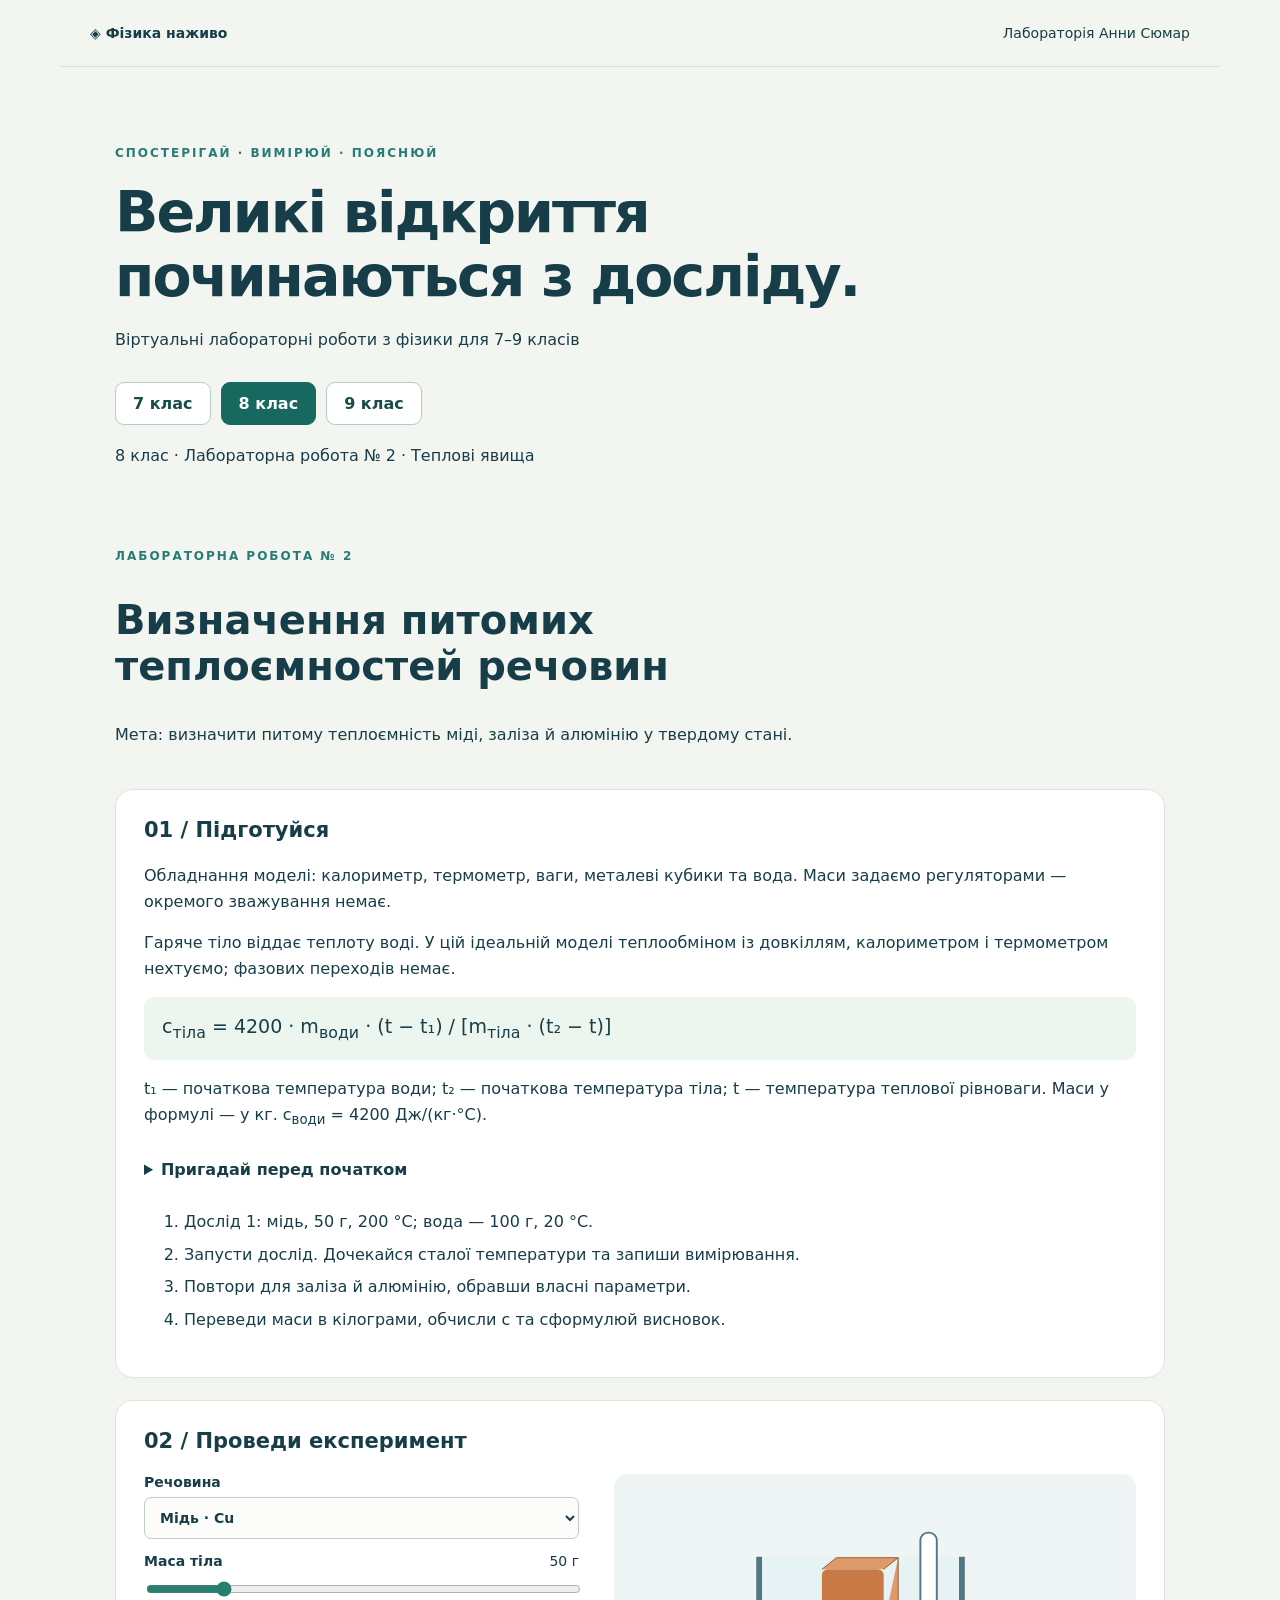
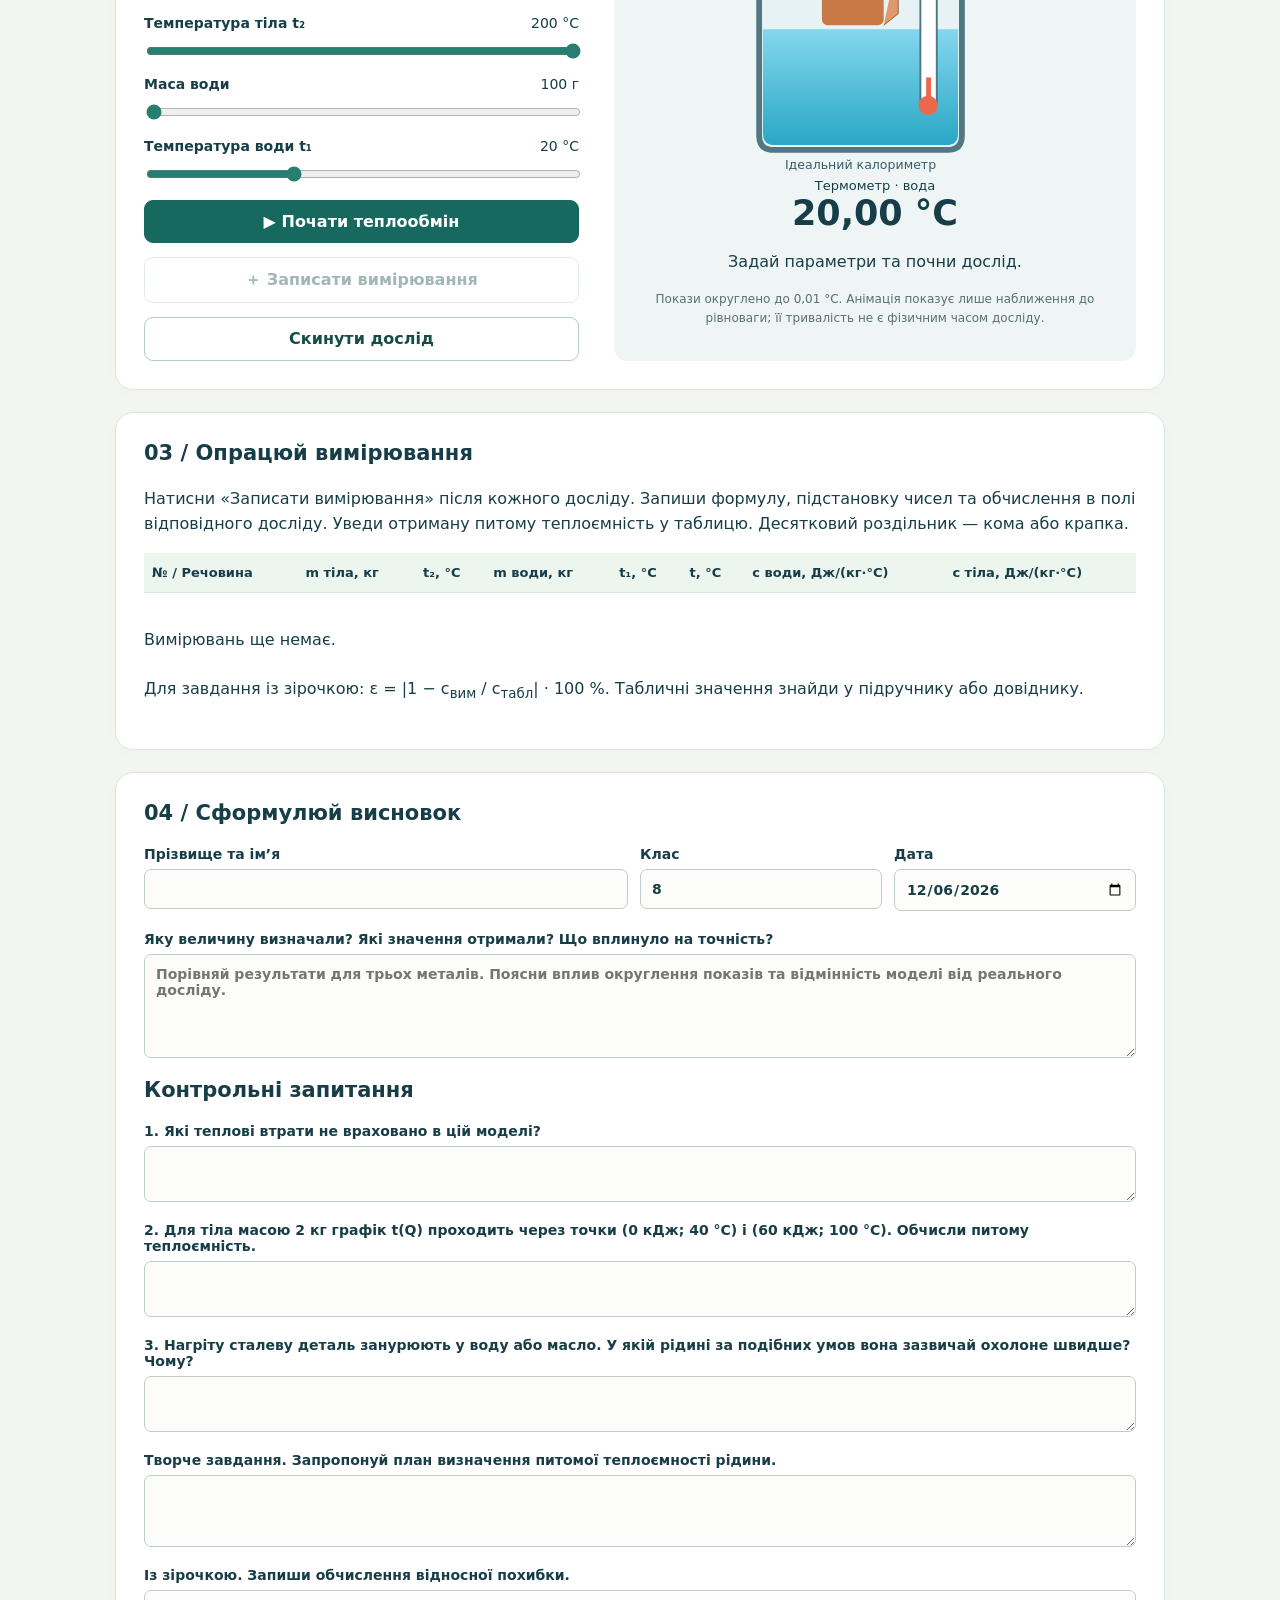
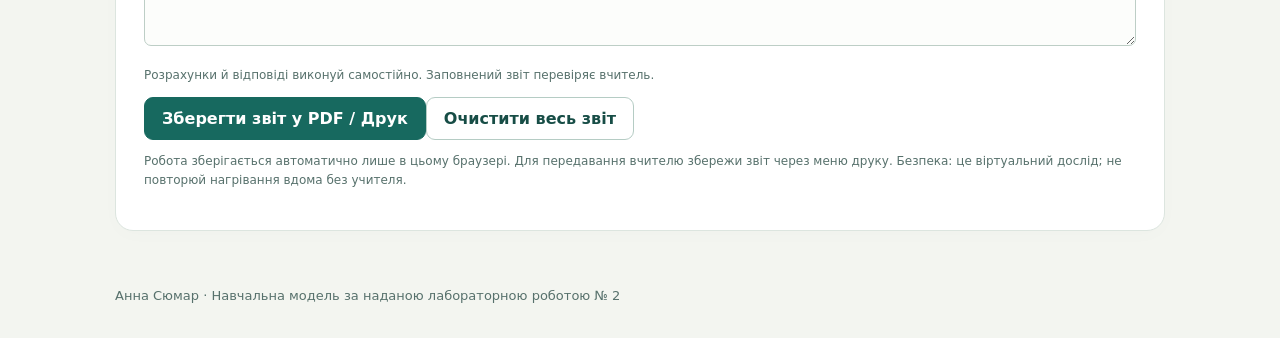
==== index.html @ 250e562a "Add files via upload" ====
<!doctype html><html lang="uk"><meta charset="utf-8"><meta name="viewport" content="width=device-width,initial-scale=1"><title>Віртуальні лабораторні · Анна Сюмар</title><link rel="stylesheet" href="style.css"><header><a href="#">◈ Фізика наживо</a><span>Лабораторія Анни Сюмар</span></header><main><section class="hero"><p class="eyebrow">СПОСТЕРІГАЙ · ВИМІРЮЙ · ПОЯСНЮЙ</p><h1>Великі відкриття<br>починаються з досліду.</h1><p>Віртуальні лабораторні роботи з фізики для 7–9 класів</p><nav aria-label="Клас"><button data-grade="7">7 клас</button><button data-grade="8" class="active">8 клас</button><button data-grade="9">9 клас</button></nav><p id="catalog">8 клас · Лабораторна робота № 2 · Теплові явища</p><p id="empty" hidden>У цьому розділі ще немає робіт. Перша лабораторна доступна у 8 класі.</p></section><article id="lab"><div class="title"><span class="tag">ЛАБОРАТОРНА РОБОТА № 2</span><h2>Визначення питомих<br>теплоємностей речовин</h2><p>Мета: визначити питому теплоємність міді, заліза й алюмінію у твердому стані.</p></div><section class="card"><h3>01 / Підготуйся</h3><p>Обладнання моделі: калориметр, термометр, ваги, металеві кубики та вода. Маси задаємо регуляторами — окремого зважування немає.</p><p>Гаряче тіло віддає теплоту воді. У цій ідеальній моделі теплообміном із довкіллям, калориметром і термометром нехтуємо; фазових переходів немає.</p><div class="formula">c<sub>тіла</sub> = 4200 · m<sub>води</sub> · (t − t₁) / [m<sub>тіла</sub> · (t₂ − t)]</div><p>t₁ — початкова температура води; t₂ — початкова температура тіла; t — температура теплової рівноваги. Маси у формулі — у кг. c<sub>води</sub> = 4200 Дж/(кг·°C).</p><details><summary>Пригадай перед початком</summary><p>Питома теплоємність показує, скільки теплоти потрібно для нагрівання 1 кг речовини на 1 °C. Одиниця — Дж/(кг·°C). Для нагрівання: Q = cmΔt.</p></details><ol><li>Дослід 1: мідь, 50 г, 200 °C; вода — 100 г, 20 °C.</li><li>Запусти дослід. Дочекайся сталої температури та запиши вимірювання.</li><li>Повтори для заліза й алюмінію, обравши власні параметри.</li><li>Переведи маси в кілограми, обчисли c та сформулюй висновок.</li></ol></section><section class="card"><h3>02 / Проведи експеримент</h3><div class="experiment"><div class="controls"><label>Речовина<select id="metal"><option value="cu">Мідь · Cu</option><option value="fe">Залізо · Fe</option><option value="al">Алюміній · Al</option></select></label><label>Маса тіла <output id="mbv"></output><input id="mb" type="range" min="20" max="200" step="10" value="50"></label><label>Температура тіла t₂ <output id="tbv"></output><input id="tb" type="range" min="60" max="200" value="200"></label><label>Маса води <output id="mwv"></output><input id="mw" type="range" min="100" max="300" step="10" value="100"></label><label>Температура води t₁ <output id="twv"></output><input id="tw" type="range" min="10" max="40" value="20"></label><button id="start" class="primary">▶ Почати теплообмін</button><button id="record" disabled>＋ Записати вимірювання</button><button id="reset">Скинути дослід</button></div><div class="scene"><svg viewBox="0 0 400 290" role="img" aria-label="Калориметр із водою, металевий кубик і термометр"><defs><linearGradient id="water" x2="0" y2="1"><stop stop-color="#83d7ee"/><stop offset="1" stop-color="#29a7c5"/></linearGradient></defs><path d="M80 65V250Q80 265 95 265H275Q290 265 290 250V65" fill="#e7f2f4" stroke="#517783" stroke-width="6"/><path d="M84 140H286V248Q286 260 274 260H96Q84 260 84 248Z" fill="url(#water)"/><g id="cube"><rect x="145" y="78" width="64" height="58" rx="6" fill="#c87945"/><path d="M145 78l15 -12h64l-15 12m0 58l15 -12V66" fill="#df9a6b" stroke="#9c5931"/></g><rect x="247" y="40" width="17" height="185" rx="8" fill="white" stroke="#517783" stroke-width="2"/><rect id="mercury" x="253" y="170" width="5" height="46" fill="#ec684c"/><circle cx="255" cy="219" r="10" fill="#ec684c"/><text x="185" y="285" text-anchor="middle" fill="#365e69" font-size="13">Ідеальний калориметр</text></svg><div class="reading"><span>Термометр · вода</span><strong id="temp">20,00 °C</strong></div><p id="status" role="status">Задай параметри та почни дослід.</p><p class="small">Покази округлено до 0,01 °C. Анімація показує лише наближення до рівноваги; її тривалість не є фізичним часом досліду.</p></div></div></section><section class="card"><h3>03 / Опрацюй вимірювання</h3><p>Натисни «Записати вимірювання» після кожного досліду. Запиши формулу, підстановку чисел та обчислення в полі відповідного досліду. Уведи отриману питому теплоємність у таблицю. Десятковий роздільник — кома або крапка.</p><div class="tablewrap"><table><thead><tr><th>№ / Речовина</th><th>m тіла, кг</th><th>t₂, °C</th><th>m води, кг</th><th>t₁, °C</th><th>t, °C</th><th>c води, Дж/(кг·°C)</th><th>c тіла, Дж/(кг·°C)</th></tr></thead><tbody id="rows"></tbody></table></div><p id="noRows">Вимірювань ще немає.</p><div id="calculations"></div><p id="feedback" role="status"></p><p>Для завдання із зірочкою: ε = |1 − c<sub>вим</sub> / c<sub>табл</sub>| · 100 %. Табличні значення знайди у підручнику або довіднику.</p></section><section class="card report"><h3>04 / Сформулюй висновок</h3><div class="identity"><label>Прізвище та ім’я<input id="name" type="text"></label><label>Клас<input id="class" type="text" value="8"></label><label>Дата<input id="date" type="date"></label></div><label>Яку величину визначали? Які значення отримали? Що вплинуло на точність?<textarea id="conclusion" rows="5" placeholder="Порівняй результати для трьох металів. Поясни вплив округлення показів та відмінність моделі від реального досліду."></textarea></label><h3>Контрольні запитання</h3><label>1. Які теплові втрати не враховано в цій моделі?<textarea id="q1" rows="2"></textarea></label><label>2. Для тіла масою 2 кг графік t(Q) проходить через точки (0 кДж; 40 °C) і (60 кДж; 100 °C). Обчисли питому теплоємність.<textarea id="q2" rows="2"></textarea></label><label>3. Нагріту сталеву деталь занурюють у воду або масло. У якій рідині за подібних умов вона зазвичай охолоне швидше? Чому?<textarea id="q3" rows="2"></textarea></label><label>Творче завдання. Запропонуй план визначення питомої теплоємності рідини.<textarea id="creative" rows="3"></textarea></label><label>Із зірочкою. Запиши обчислення відносної похибки.<textarea id="errorText" rows="2"></textarea></label><p class="small">Розрахунки й відповіді виконуй самостійно. Заповнений звіт перевіряє вчитель.</p><button id="print" class="primary">Зберегти звіт у PDF / Друк</button><button id="clear">Очистити весь звіт</button><p class="small">Робота зберігається автоматично лише в цьому браузері. Для передавання вчителю збережи звіт через меню друку. Безпека: це віртуальний дослід; не повторюй нагрівання вдома без учителя.</p></section></article><footer>Анна Сюмар · Навчальна модель за наданою лабораторною роботою № 2</footer></main><script src="app.js"></script></html>
---- style.css ----
:root{font-family:system-ui,sans-serif;color:#173e48;background:#f3f5f0;font-size:16px}*{box-sizing:border-box}body{margin:0}header{max-width:1160px;margin:auto;padding:25px 30px;display:flex;justify-content:space-between;border-bottom:1px solid #d7e1dc;font-size:14px}a{color:inherit;text-decoration:none;font-weight:750}main{max-width:1100px;margin:auto;padding:0 25px}.hero{padding:65px 0 35px}h1{font-size:clamp(32px,5vw,57px);line-height:1.12;letter-spacing:-2px;margin:18px 0}h2{font-size:clamp(28px,4vw,40px);line-height:1.15}h3{font-size:21px;margin-top:0}.eyebrow,.tag{font-size:12px;font-weight:800;letter-spacing:2px;color:#287c75}nav{display:flex;gap:10px;margin:30px 0 18px}.active,.primary{background:#17695f;color:white;border-color:#17695f}button{cursor:pointer;border:1px solid #b5ccc4;background:white;color:#174d46;border-radius:9px;padding:11px 17px;font:inherit;font-weight:650}button:disabled{opacity:.4;cursor:default}button:hover:not(:disabled){filter:brightness(.94)}button:focus-visible,input:focus-visible,select:focus-visible,textarea:focus-visible,summary:focus-visible{outline:3px solid #e7993c;outline-offset:3px}.title{padding:25px 0}.card{padding:28px;background:white;border:1px solid #dce5df;border-radius:18px;margin-bottom:22px;box-shadow:0 4px 20px #234a3a04}p,li{line-height:1.6}li{margin:7px 0}.formula{font-size:19px;background:#edf5ef;padding:18px;border-radius:10px;overflow:auto}details{padding:14px 0}summary{cursor:pointer;font-weight:650}.experiment{display:grid;grid-template-columns:1fr 1.2fr;gap:35px}.controls{display:grid;gap:14px}label{display:block;font-weight:600;font-size:14px}label output{float:right;font-weight:500}select,input[type=text],input[type=date],textarea{display:block;width:100%;padding:11px;border:1px solid #bdcec6;border-radius:7px;margin-top:7px;background:#fcfdfb;color:#173e48;font:inherit}input[type=range]{width:100%;accent-color:#267f71;margin-top:12px}.scene{background:#eff5f4;border-radius:14px;padding:20px;text-align:center}.scene svg{max-width:400px;width:100%;height:280px}.reading span{display:block;font-size:13px}.reading strong{font-size:35px;font-variant-numeric:tabular-nums}.small{font-size:12px;color:#57716c}.tablewrap{overflow:auto}table{border-collapse:collapse;width:100%;font-size:13px;margin-bottom:18px}th,td{padding:12px 8px;border-bottom:1px solid #dae5df;text-align:left}th{background:#edf5ef}td input{width:100px;padding:8px;border:1px solid #abc1b6;border-radius:5px}td small{display:block;margin-top:5px}textarea{resize:vertical;margin-bottom:20px}.identity{display:grid;grid-template-columns:2fr 1fr 1fr;gap:12px;margin-bottom:20px}footer{padding:35px 0;color:#57716c;font-size:13px}.ok{color:#16733f}.bad{color:#b14127}[hidden]{display:none!important}@media(max-width:700px){.experiment{grid-template-columns:1fr}header span{display:none}.card{padding:20px}.hero{padding-top:35px}.identity{grid-template-columns:1fr}.scene svg{height:220px}h1{letter-spacing:-1px}}@media print{body{background:white;color:black;font-size:11px}header,.hero,.title+.card,.experiment,button,details,.small,footer,#noRows,#feedback{display:none!important}main{padding:0;max-width:none}.card{border:0;box-shadow:none;padding:8px;margin:0}.title{padding:0}h2{font-size:22px}h3{font-size:15px}.identity{grid-template-columns:2fr 1fr 1fr}textarea{height:auto;min-height:55px;margin-bottom:10px;border:0;border-bottom:1px solid #bbb;overflow:visible}input{border:0!important}table{font-size:9px}th,td{padding:5px}td input{width:65px}tr,label{break-inside:avoid}.tablewrap{overflow:visible}.tag{font-size:10px}@page{size:A4;margin:14mm}}

#calculations{margin-top:24px}#calculations textarea{min-height:140px;font-weight:400}@media print{#calculations textarea{min-height:90px}#calculations label{break-inside:avoid}}
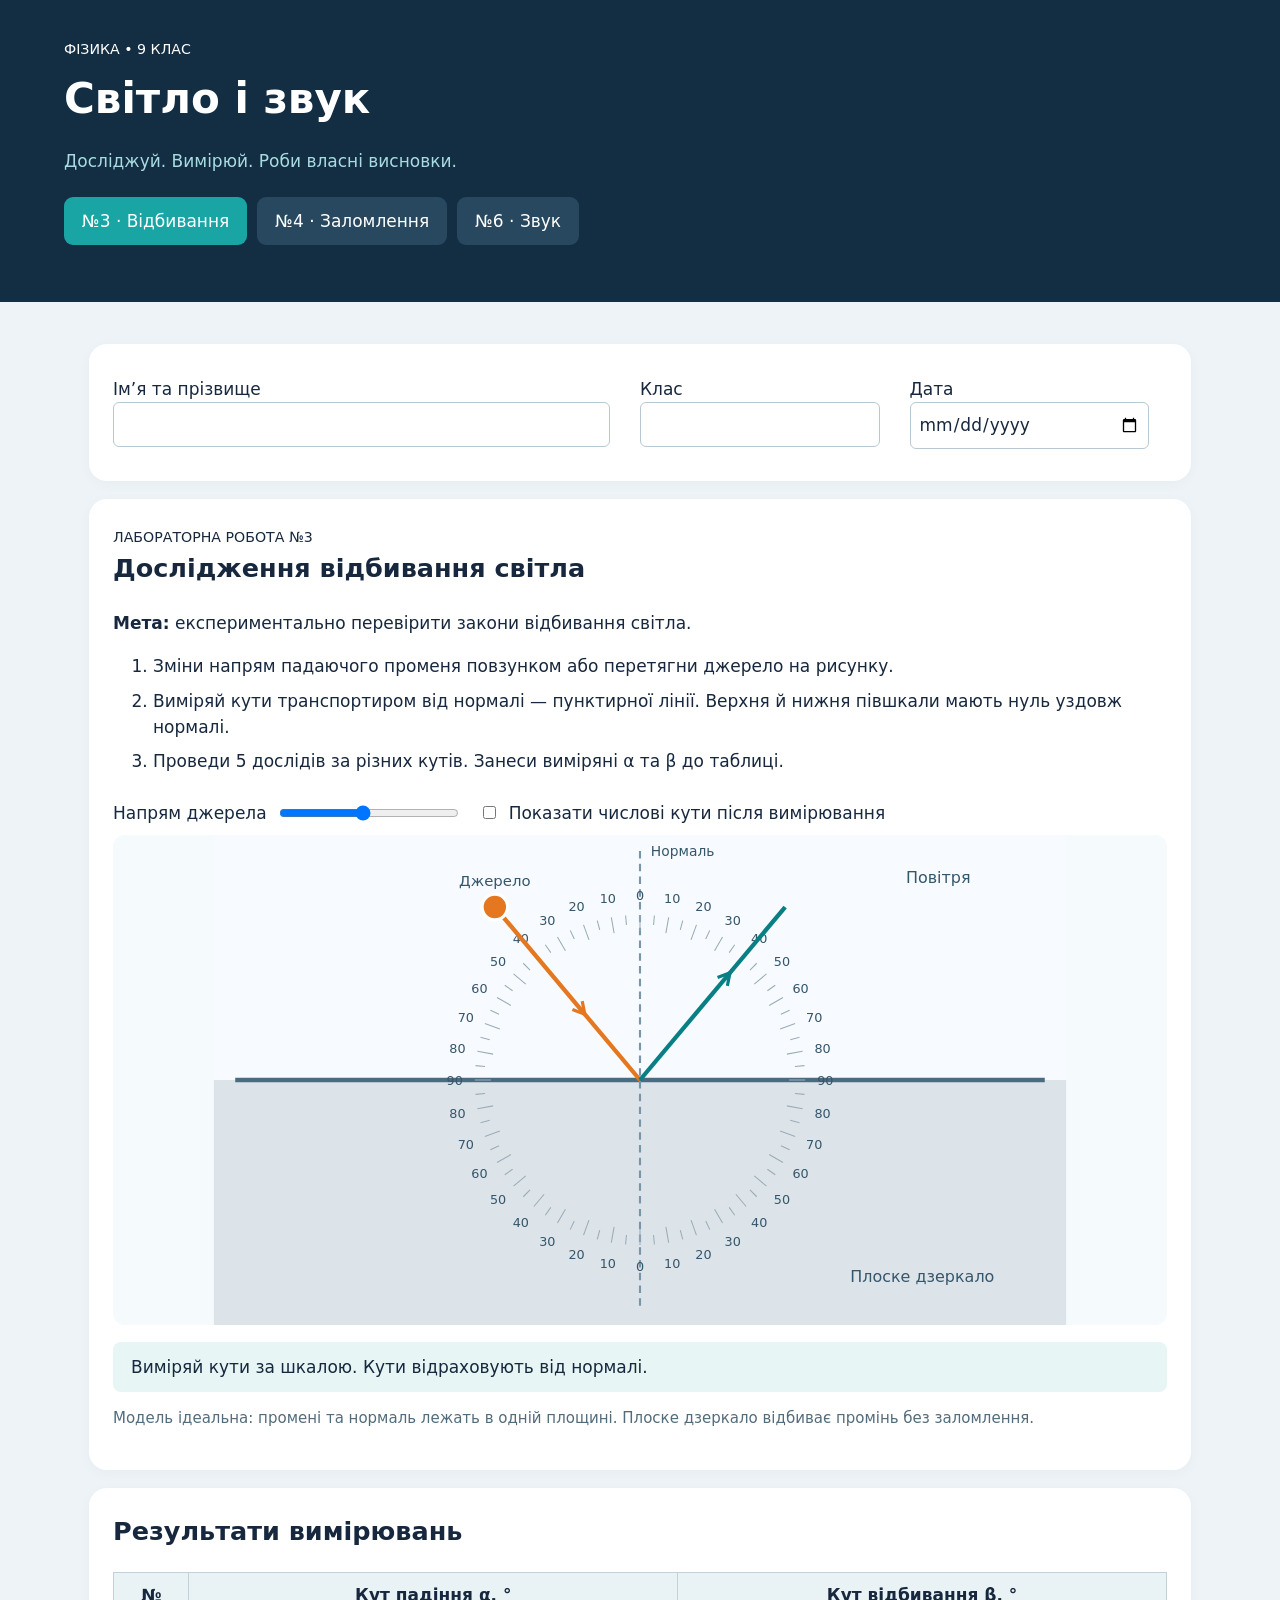
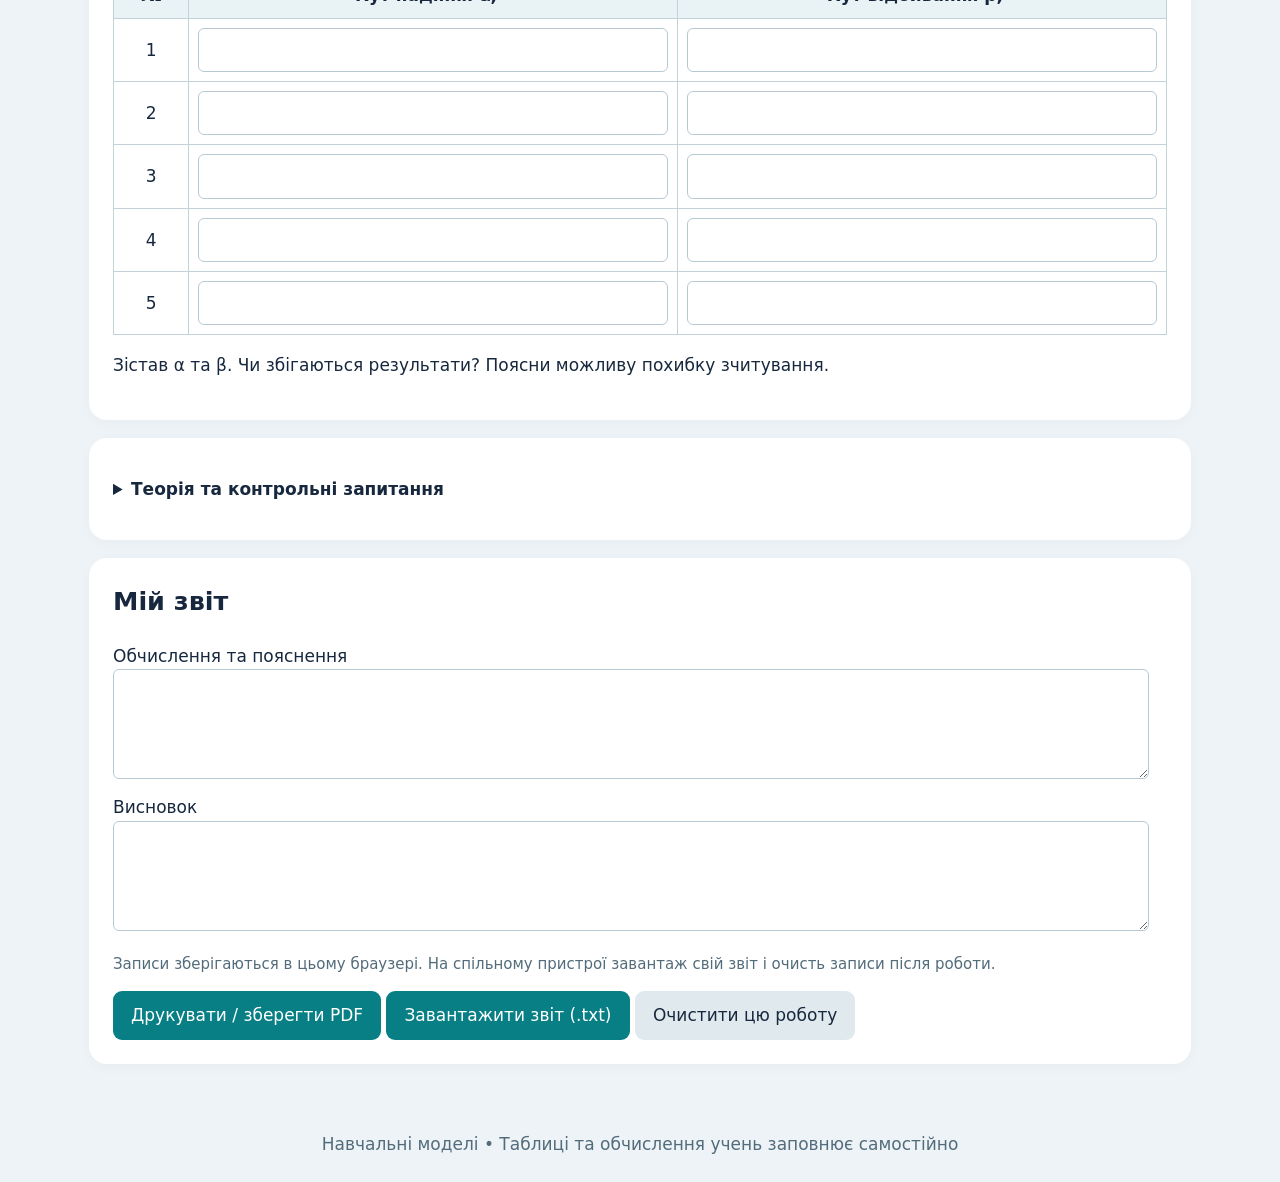
==== commit 32c8b65a: "Add files via upload" ====
--- a/index.html
+++ b/index.html
@@ -1 +1,22 @@
-<!doctype html><html lang="uk"><meta charset="utf-8"><meta name="viewport" content="width=device-width,initial-scale=1"><title>Віртуальні лабораторні · Анна Сюмар</title><link rel="stylesheet" href="style.css"><header><a href="#">◈ Фізика наживо</a><span>Лабораторія Анни Сюмар</span></header><main><section class="hero"><p class="eyebrow">СПОСТЕРІГАЙ · ВИМІРЮЙ · ПОЯСНЮЙ</p><h1>Великі відкриття<br>починаються з досліду.</h1><p>Віртуальні лабораторні роботи з фізики для 7–9 класів</p><nav aria-label="Клас"><button data-grade="7">7 клас</button><button data-grade="8" class="active">8 клас</button><button data-grade="9">9 клас</button></nav><p id="catalog">8 клас · Лабораторна робота № 2 · Теплові явища</p><p id="empty" hidden>У цьому розділі ще немає робіт. Перша лабораторна доступна у 8 класі.</p></section><article id="lab"><div class="title"><span class="tag">ЛАБОРАТОРНА РОБОТА № 2</span><h2>Визначення питомих<br>теплоємностей речовин</h2><p>Мета: визначити питому теплоємність міді, заліза й алюмінію у твердому стані.</p></div><section class="card"><h3>01 / Підготуйся</h3><p>Обладнання моделі: калориметр, термометр, ваги, металеві кубики та вода. Маси задаємо регуляторами — окремого зважування немає.</p><p>Гаряче тіло віддає теплоту воді. У цій ідеальній моделі теплообміном із довкіллям, калориметром і термометром нехтуємо; фазових переходів немає.</p><div class="formula">c<sub>тіла</sub> = 4200 · m<sub>води</sub> · (t − t₁) / [m<sub>тіла</sub> · (t₂ − t)]</div><p>t₁ — початкова температура води; t₂ — початкова температура тіла; t — температура теплової рівноваги. Маси у формулі — у кг. c<sub>води</sub> = 4200 Дж/(кг·°C).</p><details><summary>Пригадай перед початком</summary><p>Питома теплоємність показує, скільки теплоти потрібно для нагрівання 1 кг речовини на 1 °C. Одиниця — Дж/(кг·°C). Для нагрівання: Q = cmΔt.</p></details><ol><li>Дослід 1: мідь, 50 г, 200 °C; вода — 100 г, 20 °C.</li><li>Запусти дослід. Дочекайся сталої температури та запиши вимірювання.</li><li>Повтори для заліза й алюмінію, обравши власні параметри.</li><li>Переведи маси в кілограми, обчисли c та сформулюй висновок.</li></ol></section><section class="card"><h3>02 / Проведи експеримент</h3><div class="experiment"><div class="controls"><label>Речовина<select id="metal"><option value="cu">Мідь · Cu</option><option value="fe">Залізо · Fe</option><option value="al">Алюміній · Al</option></select></label><label>Маса тіла <output id="mbv"></output><input id="mb" type="range" min="20" max="200" step="10" value="50"></label><label>Температура тіла t₂ <output id="tbv"></output><input id="tb" type="range" min="60" max="200" value="200"></label><label>Маса води <output id="mwv"></output><input id="mw" type="range" min="100" max="300" step="10" value="100"></label><label>Температура води t₁ <output id="twv"></output><input id="tw" type="range" min="10" max="40" value="20"></label><button id="start" class="primary">▶ Почати теплообмін</button><button id="record" disabled>＋ Записати вимірювання</button><button id="reset">Скинути дослід</button></div><div class="scene"><svg viewBox="0 0 400 290" role="img" aria-label="Калориметр із водою, металевий кубик і термометр"><defs><linearGradient id="water" x2="0" y2="1"><stop stop-color="#83d7ee"/><stop offset="1" stop-color="#29a7c5"/></linearGradient></defs><path d="M80 65V250Q80 265 95 265H275Q290 265 290 250V65" fill="#e7f2f4" stroke="#517783" stroke-width="6"/><path d="M84 140H286V248Q286 260 274 260H96Q84 260 84 248Z" fill="url(#water)"/><g id="cube"><rect x="145" y="78" width="64" height="58" rx="6" fill="#c87945"/><path d="M145 78l15 -12h64l-15 12m0 58l15 -12V66" fill="#df9a6b" stroke="#9c5931"/></g><rect x="247" y="40" width="17" height="185" rx="8" fill="white" stroke="#517783" stroke-width="2"/><rect id="mercury" x="253" y="170" width="5" height="46" fill="#ec684c"/><circle cx="255" cy="219" r="10" fill="#ec684c"/><text x="185" y="285" text-anchor="middle" fill="#365e69" font-size="13">Ідеальний калориметр</text></svg><div class="reading"><span>Термометр · вода</span><strong id="temp">20,00 °C</strong></div><p id="status" role="status">Задай параметри та почни дослід.</p><p class="small">Покази округлено до 0,01 °C. Анімація показує лише наближення до рівноваги; її тривалість не є фізичним часом досліду.</p></div></div></section><section class="card"><h3>03 / Опрацюй вимірювання</h3><p>Натисни «Записати вимірювання» після кожного досліду. Запиши формулу, підстановку чисел та обчислення в полі відповідного досліду. Уведи отриману питому теплоємність у таблицю. Десятковий роздільник — кома або крапка.</p><div class="tablewrap"><table><thead><tr><th>№ / Речовина</th><th>m тіла, кг</th><th>t₂, °C</th><th>m води, кг</th><th>t₁, °C</th><th>t, °C</th><th>c води, Дж/(кг·°C)</th><th>c тіла, Дж/(кг·°C)</th></tr></thead><tbody id="rows"></tbody></table></div><p id="noRows">Вимірювань ще немає.</p><div id="calculations"></div><p id="feedback" role="status"></p><p>Для завдання із зірочкою: ε = |1 − c<sub>вим</sub> / c<sub>табл</sub>| · 100 %. Табличні значення знайди у підручнику або довіднику.</p></section><section class="card report"><h3>04 / Сформулюй висновок</h3><div class="identity"><label>Прізвище та ім’я<input id="name" type="text"></label><label>Клас<input id="class" type="text" value="8"></label><label>Дата<input id="date" type="date"></label></div><label>Яку величину визначали? Які значення отримали? Що вплинуло на точність?<textarea id="conclusion" rows="5" placeholder="Порівняй результати для трьох металів. Поясни вплив округлення показів та відмінність моделі від реального досліду."></textarea></label><h3>Контрольні запитання</h3><label>1. Які теплові втрати не враховано в цій моделі?<textarea id="q1" rows="2"></textarea></label><label>2. Для тіла масою 2 кг графік t(Q) проходить через точки (0 кДж; 40 °C) і (60 кДж; 100 °C). Обчисли питому теплоємність.<textarea id="q2" rows="2"></textarea></label><label>3. Нагріту сталеву деталь занурюють у воду або масло. У якій рідині за подібних умов вона зазвичай охолоне швидше? Чому?<textarea id="q3" rows="2"></textarea></label><label>Творче завдання. Запропонуй план визначення питомої теплоємності рідини.<textarea id="creative" rows="3"></textarea></label><label>Із зірочкою. Запиши обчислення відносної похибки.<textarea id="errorText" rows="2"></textarea></label><p class="small">Розрахунки й відповіді виконуй самостійно. Заповнений звіт перевіряє вчитель.</p><button id="print" class="primary">Зберегти звіт у PDF / Друк</button><button id="clear">Очистити весь звіт</button><p class="small">Робота зберігається автоматично лише в цьому браузері. Для передавання вчителю збережи звіт через меню друку. Безпека: це віртуальний дослід; не повторюй нагрівання вдома без учителя.</p></section></article><footer>Анна Сюмар · Навчальна модель за наданою лабораторною роботою № 2</footer></main><script src="app.js"></script></html>
+<!doctype html><html lang="uk"><meta charset="utf-8"><meta name="viewport" content="width=device-width,initial-scale=1"><title>Світло і звук • Віртуальна лабораторія</title><style>
+:root{--ink:#17283e;--teal:#087f84}*{box-sizing:border-box}body{margin:0;background:#edf3f6;color:var(--ink);font:17px/1.55 system-ui}header{background:#132d43;color:white;padding:35px max(5vw,20px)}header p{color:#a9dce1}h1{font-size:clamp(27px,4vw,42px);margin:5px 0}nav{display:flex;gap:10px;flex-wrap:wrap;margin:22px 0}button,select,input,textarea{font:inherit}button{border:0;border-radius:9px;padding:11px 18px;background:var(--teal);color:white;cursor:pointer}button.secondary{background:#e0eaee;color:var(--ink)}nav button{background:#28485f}nav button.active{background:#18a5a4}main{max-width:1150px;margin:auto;padding:24px}.card{background:white;border-radius:18px;padding:24px;margin:18px 0;box-shadow:0 3px 14px #17334a08}h2{margin-top:0}label{display:inline-flex;align-items:center;gap:10px;margin:8px 18px 8px 0}input[type=range]{width:180px}input:not([type=range]),textarea{border:1px solid #b6c9d3;border-radius:6px;padding:8px;width:100%;color:var(--ink);background:#fff}textarea{min-height:110px;resize:vertical}.identity{display:grid;grid-template-columns:2fr 1fr 1fr;gap:12px}.identity label{display:block}svg{width:100%;max-height:490px;background:#f5fafc;border-radius:12px}.readout{background:#e7f6f4;padding:12px 18px;border-radius:8px;margin:10px 0}.scroll{overflow:auto}table{border-collapse:collapse;width:100%;min-width:580px}th,td{border:1px solid #c3d2d9;padding:9px;text-align:center}th{background:#e9f2f4}td input{min-width:65px}.hint{color:#536c7b;font-size:15px}details{margin:14px 0}summary{cursor:pointer;font-weight:650}.hidden{display:none}ol li{margin:8px 0}a{color:#087f84}footer{text-align:center;color:#536c7b;padding:25px}@media(max-width:650px){main{padding:12px}.card{padding:16px}.identity{grid-template-columns:1fr}label{display:flex;flex-wrap:wrap}}@media print{header,nav,.controls,button,footer{display:none}body{background:white;font-size:12px}.card{box-shadow:none;break-inside:avoid;padding:10px}main{padding:0}textarea{min-height:70px}svg{max-height:250px}details{display:block}table{min-width:0}input{border:0!important}h2{font-size:18px}}
+</style><header><small>ФІЗИКА • 9 КЛАС</small><h1>Світло і звук</h1><p>Досліджуй. Вимірюй. Роби власні висновки.</p><nav><button data-tab="3">№3 · Відбивання</button><button data-tab="4">№4 · Заломлення</button><button data-tab="6">№6 · Звук</button></nav></header><main><div class="card identity"><label>Ім’я та прізвище<input id="student"></label><label>Клас<input id="grade"></label><label>Дата<input type="date" id="date"></label></div><div id="content"></div><div class="card"><h2>Мій звіт</h2><label style="display:block">Обчислення та пояснення<textarea id="calc"></textarea></label><label style="display:block">Висновок<textarea id="conclusion"></textarea></label><p class="hint">Записи зберігаються в цьому браузері. На спільному пристрої завантаж свій звіт і очисть записи після роботи.</p><button id="print">Друкувати / зберегти PDF</button> <button id="export">Завантажити звіт (.txt)</button> <button class="secondary" id="clear">Очистити цю роботу</button><span id="status" role="status"></span></div></main><footer>Навчальні моделі • Таблиці та обчислення учень заповнює самостійно</footer><script>
+const $=s=>document.querySelector(s);let current=['3','4','6'].includes(location.hash.slice(1))?location.hash.slice(1):'3',audio,osc,gain,playing=false,phase=0;const data={};try{Object.assign(data,JSON.parse(localStorage.getItem('anna-optics-sound-v1')||'{}'))}catch(e){}const state={angle:40,material:'water',freq:440,amp:0.25,length:12,source:'tone'};
+const titles={3:'Дослідження відбивання світла',4:'Дослідження заломлення світла',6:'Дослідження звукових коливань'};
+function table(id,heads,rows){return `<div class="scroll"><table><thead><tr>${heads.map(h=>`<th>${h}</th>`).join('')}</tr></thead><tbody>${Array.from({length:rows},(_,r)=>`<tr><td>${r+1}</td>${heads.slice(1).map((h,c)=>`<td><input aria-label="${h}, дослід ${r+1}" id="${id}-${r}-${c}"></td>`).join('')}</tr>`).join('')}</tbody></table></div>`}
+function save(){const d={};document.querySelectorAll('main input,main textarea').forEach(x=>d[x.id]=x.value);data[current]=d;try{localStorage.setItem('anna-optics-sound-v1',JSON.stringify(data));$('#status').textContent=' Збережено'}catch(e){$('#status').textContent=' Збереження недоступне — завантаж звіт'}}
+function stop(){if(osc){osc.stop();osc.disconnect();osc=null}playing=false;let b=$('#sound');if(b)b.textContent='Увімкнути звук'}
+function render(){stop();$('nav').querySelectorAll('button').forEach(b=>b.classList.toggle('active',b.dataset.tab===current));let text=`<section class="card"><small>ЛАБОРАТОРНА РОБОТА №${current}</small><h2>${titles[current]}</h2>`;
+if(current==='3'||current==='4'){let ref=current==='3';text+=`<p><b>Мета:</b> ${ref?'експериментально перевірити закони відбивання світла.':'визначити показник заломлення води та скла відносно повітря.'}</p><ol><li>Зміни напрям падаючого променя повзунком або перетягни джерело на рисунку.</li><li>Виміряй кути транспортиром від нормалі — пунктирної лінії. Верхня й нижня півшкали мають нуль уздовж нормалі.</li><li>${ref?'Проведи 5 дослідів за різних кутів. Занеси виміряні α та β до таблиці.':'Проведи по 3 досліди для води й скла за різних ненульових кутів. Обчисли синуси (режим DEG) і n₂₁.'}</li></ol><div class="controls"><label>Напрям джерела<input id="angle" type="range" min="5" max="80" value="40"></label>${ref?'':`<label>Середовище<select id="material"><option value="water">Вода</option><option value="glass">Скло</option></select></label>`}<label><input type="checkbox" id="read" style="width:auto"> Показати числові кути після вимірювання</label></div><svg id="scene" viewBox="0 0 800 460" role="img" aria-label="Промені світла та транспортир"></svg><div class="readout" id="measure">Виміряй кути за шкалою.</div><p class="hint">Модель ідеальна: промені та нормаль лежать в одній площині. ${ref?'Плоске дзеркало відбиває промінь без заломлення.':'Показники середовищ у моделі сталі; дисперсією знехтувано. Слабкий відбитий промінь не показаний.'}</p></section><section class="card"><h2>Результати вимірювань</h2>`;
+if(ref)text+=table('reflection',['№','Кут падіння α, °','Кут відбивання β, °'],5)+`<p>Зістав α та β. Чи збігаються результати? Поясни можливу похибку зчитування.</p>`;
+else{for(const [id,name]of [['water','Вода'],['glass','Скло']])text+=`<h3>${name}</h3>`+table(id,['№','α, °','γ, °','sin α','sin γ','n₂₁'],3);text+='<p><b>Формула:</b> n₂₁ = sin α / sin γ. За α = 0° цей спосіб дає невизначеність 0/0: використовуй ненульові кути.</p><p>Порівняй результати трьох дослідів. Чи залежить показник заломлення від кута падіння?</p>'}
+text+=`</section><section class="card"><details><summary>Теорія та контрольні запитання</summary>${ref?'<p>Кут падіння дорівнює куту відбивання. Падаючий промінь, відбитий промінь і нормаль у точці падіння лежать в одній площині.</p><ol><li>Чому запітнілі окуляри погіршують видимість?</li><li>Порівняй відстані від предмета до дзеркала та від дзеркала до зображення.</li><li>Як нахилити дзеркало до горизонту, щоб за висоти Сонця 30° спрямувати промені вертикально вниз?</li></ol><p>Творче завдання: склади план вимірювання висоти кімнати за допомогою плоского дзеркала.</p>':'<p>n₁ sin α = n₂ sin γ. Падаючий промінь, заломлений промінь і нормаль лежать в одній площині. При переході з повітря у воду або скло промінь наближається до нормалі.</p><ol><li>Як відхиляється промінь при переході з води у повітря, якщо заломлення можливе?</li><li>Де швидкість світла більша: у склі чи в алмазі з більшим показником заломлення?</li><li>Намалюй хід променя крізь плоскопаралельну скляну пластинку.</li></ol><p>Творче завдання: запропонуй домашній дослід із визначення показника заломлення води.</p>'}</details></section>`;
+}else{text+=`<p><b>Мета:</b> дослідити зв’язок амплітуди з гучністю та частоти з висотою тону.</p><p>Це генератор ідеалізованого звуку, а не запис мікрофона. Відносний рівень у дБ обчислюється щодо амплітуди 1 і не є виміряним рівнем звукового тиску в кімнаті.</p><ol><li>За сталої частоти порівняй дві амплітуди.</li><li>За сталої амплітуди зміни частоту; досліди ноти.</li><li>Обери лінійку: порівняй два відхилення за сталої довжини, потім зміни довжину.</li></ol><div class="controls"><label>Джерело<select id="source"><option value="tone">Чистий тон</option><option value="ruler">Лінійка</option></select></label><label>Частота, Гц<input id="freq" type="range" min="100" max="1200" value="440"></label><label>Амплітуда, відн. од.<input id="amp" type="range" min="0.02" max="0.8" step="0.01" value="0.25"></label><label>Виступ лінійки, см<input id="length" type="range" min="6" max="20" value="12"></label><label>Нота (4-та октава)<select id="note"><option value="">Обери</option>${[['До',261.63],['Ре',293.66],['Мі',329.63],['Фа',349.23],['Соль',392],['Ля',440],['Сі',493.88]].map(([n,f])=>`<option value="${f}">${n}</option>`).join('')}</select></label><button id="sound">Увімкнути звук</button><p class="hint">Почни з малої гучності пристрою. Звук вмикається лише кнопкою.</p></div><svg id="scene" viewBox="0 0 800 360" role="img" aria-label="Осцилограма звуку"></svg><div id="measure" class="readout"></div><p class="hint">Графік показує 20 мс. Лінійка: f = 440 · (12 / L)²; матеріал і товщина сталі. Модель малих коливань, без затухання; звук відтворюється основним тоном.</p></section><section class="card"><h2>1. Амплітуда і гучність</h2>${table('loud',['№','Опис звуку','A, відн. од.','f, Гц','Відносний рівень, дБ'],2)}<h2>2. Висота тону</h2>${table('notes',['№','Нота','f, Гц','T, с'],7)}<p>T = 1 / f. Порівняй висоту тону та частоту.</p><h2>3. Коливання лінійки</h2>${table('ruler',['№','L, см','A, відн. од.','f, Гц','Відносний рівень, дБ'],3)}<p>Досліди 1–2: та сама довжина, різні амплітуди. Дослід 3: інша довжина за тієї самої амплітуди, що в досліді 2.</p></section><section class="card"><details><summary>Теорія, контрольні та творчі завдання</summary><p>Висота тону залежить насамперед від частоти. За незмінних інших умов більша амплітуда відповідає більшій інтенсивності й зазвичай більшій гучності. Гучність — суб’єктивне відчуття; інтенсивність — фізична величина.</p><p>Відносний рівень: ΔL = 20 lg(A / A₀), A₀ = 1. Від’ємні значення означають рівень нижчий за обрану опору.</p><ol><li>Які характеристики хвилі змінюються при переході в інше середовище?</li><li>Чому зачинене вікно послаблює вуличний шум?</li><li>Відлуння повернулося через 2 с. Знайди відстань до перешкоди, якщо v = 340 м/с.</li></ol><p>Творче завдання: склади план порівняння звукопоглинання різними матеріалами. Поясни, як забезпечити однакові умови.</p></details></section>`}
+$('#content').innerHTML=text;const d=data[current]||{};document.querySelectorAll('main input,main textarea').forEach(x=>{if(x.type!=='range'&&x.type!=='checkbox')x.value=d[x.id]||''});$('#calc').value=d.calc||'';$('#conclusion').value=d.conclusion||'';$('#status').textContent='';
+if(current!=='6'){state.angle=40;state.material='water';$('#angle').oninput=e=>{state.angle=+e.target.value;draw()};if($('#material'))$('#material').onchange=e=>{state.material=e.target.value;draw()};$('#read').onchange=draw;let drag=false;$('#scene').onpointerdown=e=>{drag=true;$('#scene').setPointerCapture(e.pointerId);move(e)};$('#scene').onpointermove=e=>{if(drag)move(e)};$('#scene').onpointerup=()=>drag=false;$('#scene').onpointercancel=()=>drag=false;function move(e){const p=$('#scene').createSVGPoint();p.x=e.clientX;p.y=e.clientY;const q=p.matrixTransform($('#scene').getScreenCTM().inverse());if(q.x<400&&q.y<230){state.angle=Math.max(5,Math.min(80,Math.atan2(400-q.x,230-q.y)*180/Math.PI));$('#angle').value=state.angle;draw()}}}else{Object.assign(state,{freq:440,amp:.25,length:12,source:'tone'});['freq','amp','length','source'].forEach(id=>$('#'+id).oninput=e=>{state[id]=id==='source'?e.target.value:+e.target.value;updateSound();draw()});$('#note').onchange=e=>{if(e.target.value){state.source='tone';$('#source').value='tone';state.freq=+e.target.value;$('#freq').value=state.freq;updateSound();draw()}};$('#sound').onclick=async()=>{if(playing){stop();return}try{audio=audio||new(window.AudioContext||window.webkitAudioContext)();await audio.resume();osc=audio.createOscillator();gain=audio.createGain();osc.connect(gain);gain.connect(audio.destination);playing=true;updateSound();osc.start();$('#sound').textContent='Зупинити звук'}catch(e){$('#measure').textContent='Звук недоступний у цьому браузері. Графік працює.'}}}draw()}
+function line(x,y,a,b,color,width=3,dash=''){return `<line x1="${x}" y1="${y}" x2="${a}" y2="${b}" stroke="${color}" stroke-width="${width}" ${dash?`stroke-dasharray="${dash}"`:''}/>`}function label(x,y,t,size=15,color='#35566b'){return `<text x="${x}" y="${y}" text-anchor="middle" font-size="${size}" fill="${color}">${t}</text>`}function ray(x,y,a,b,color){return line(x,y,a,b,color,4)+`<path d="M-11 -6 L0 0 L-11 6" fill="none" stroke="${color}" stroke-width="3" transform="translate(${x+(a-x)*.62} ${y+(b-y)*.62}) rotate(${Math.atan2(b-y,a-x)*180/Math.PI})"/>`}
+function draw(){let svg=$('#scene');if(!svg)return;if(current==='6'){let f=frequency(),a=state.amp;let s='';for(let i=0;i<=10;i++){let x=60+i*68;s+=line(x,40,x,290,'#d5e3e9',1)+label(x,315,i*2)}s+=line(60,165,750,165,'#829aa8',1)+label(400,348,'Час, мс')+label(95,25,'A, відн. од.');s+=label(30,65,'+0,8')+label(30,170,'0')+label(30,275,'−0,8');let p='';for(let x=0;x<=680;x++){let y=165-125*a/.8*Math.sin(2*Math.PI*f*x/680*.02);p+=(x?'L':'M')+(60+x)+' '+y}svg.innerHTML=s+`<path d="${p}" fill="none" stroke="#087f84" stroke-width="3"/>`;$('#measure').textContent=`f = ${f.toFixed(2)} Гц · A = ${a.toFixed(2)} · ΔL = ${(20*Math.log10(a)).toFixed(1)} дБ`;$('#freq').disabled=state.source==='ruler';$('#length').disabled=state.source!=='ruler';return}
+let ref=current==='3',a=state.angle*Math.PI/180,g=Math.asin(Math.sin(a)/(state.material==='water'?1.333:1.5)),s=`<rect width="800" height="230" fill="#f7fbff"/><rect y="230" width="800" height="230" fill="${ref?'#dde4e9':'#d4eeed'}"/>`;s+=line(20,230,780,230,'#4b6c80',4)+line(400,15,400,445,'#7996a8',2,'7 5');s+=label(680,45,ref?'Повітря':'Повітря · середовище 1')+label(665,420,ref?'Плоске дзеркало':(state.material==='water'?'Вода':'Скло')+' · середовище 2');for(let d=0;d<360;d+=5){let t=d*Math.PI/180,r=d%10?146:140;s+=line(400+r*Math.sin(t),230-r*Math.cos(t),400+155*Math.sin(t),230-155*Math.cos(t),'#9aadb7',1);if(d%10===0){let n=d<=90?d:d<=180?180-d:d<=270?d-180:360-d;s+=label(400+174*Math.sin(t),235-174*Math.cos(t),n,12)}}let sx=400-212*Math.sin(a),sy=230-212*Math.cos(a);s+=ray(sx,sy,400,230,'#e47720');s+=ref?ray(400,230,400+212*Math.sin(a),230-212*Math.cos(a),'#087f84'):ray(400,230,400+212*Math.sin(g),230+212*Math.cos(g),'#087f84');s+=`<circle cx="${sx}" cy="${sy}" r="12" fill="#e47720" stroke="white" stroke-width="3"/>`+label(sx,sy-20,'Джерело',14)+label(440,20,'Нормаль',13);svg.innerHTML=s;$('#measure').textContent=$('#read').checked?`α = ${state.angle.toFixed(1)}° · ${ref?'β = '+state.angle.toFixed(1):'γ = '+(g*180/Math.PI).toFixed(1)}°`:'Виміряй кути за шкалою. Кути відраховують від нормалі.'}
+function frequency(){return state.source==='ruler'?440*(12/state.length)**2:state.freq}function updateSound(){if(playing&&osc){osc.frequency.setTargetAtTime(frequency(),audio.currentTime,.02);gain.gain.setTargetAtTime(state.amp*.12,audio.currentTime,.02)}}
+document.querySelectorAll('nav button').forEach(b=>b.onclick=()=>{save();current=b.dataset.tab;location.hash=current;render()});document.querySelector('main').addEventListener('input',e=>{if(e.target.matches('textarea,input:not([type=range]):not([type=checkbox])'))save()});$('#print').onclick=()=>{stop();save();window.print()};$('#export').onclick=()=>{save();let t=`Лабораторна робота №${current}\n${titles[current]}\n\n`;document.querySelectorAll('.identity input').forEach(x=>t+=x.closest('label').textContent+': '+x.value+'\n');document.querySelectorAll('#content table').forEach(tab=>{let h=tab.previousElementSibling;t+='\n'+(h?h.textContent:'Результати')+'\n';tab.querySelectorAll('tr').forEach(r=>{t+=[...r.cells].map(c=>c.querySelector('input')?.value??c.textContent).join('\t')+'\n'})});t+='\nОбчислення:\n'+$('#calc').value+'\n\nВисновок:\n'+$('#conclusion').value;let url=URL.createObjectURL(new Blob([t],{type:'text/plain;charset=utf-8'}));let a=document.createElement('a');a.href=url;a.download=`laboratory-${current}.txt`;a.click();setTimeout(()=>URL.revokeObjectURL(url),1000)};$('#clear').onclick=()=>{if(confirm('Очистити записи лише поточної роботи?')){delete data[current];try{localStorage.setItem('anna-optics-sound-v1',JSON.stringify(data))}catch(e){}render()}};document.addEventListener('visibilitychange',()=>{if(document.hidden)stop()});render();
+</script></html>
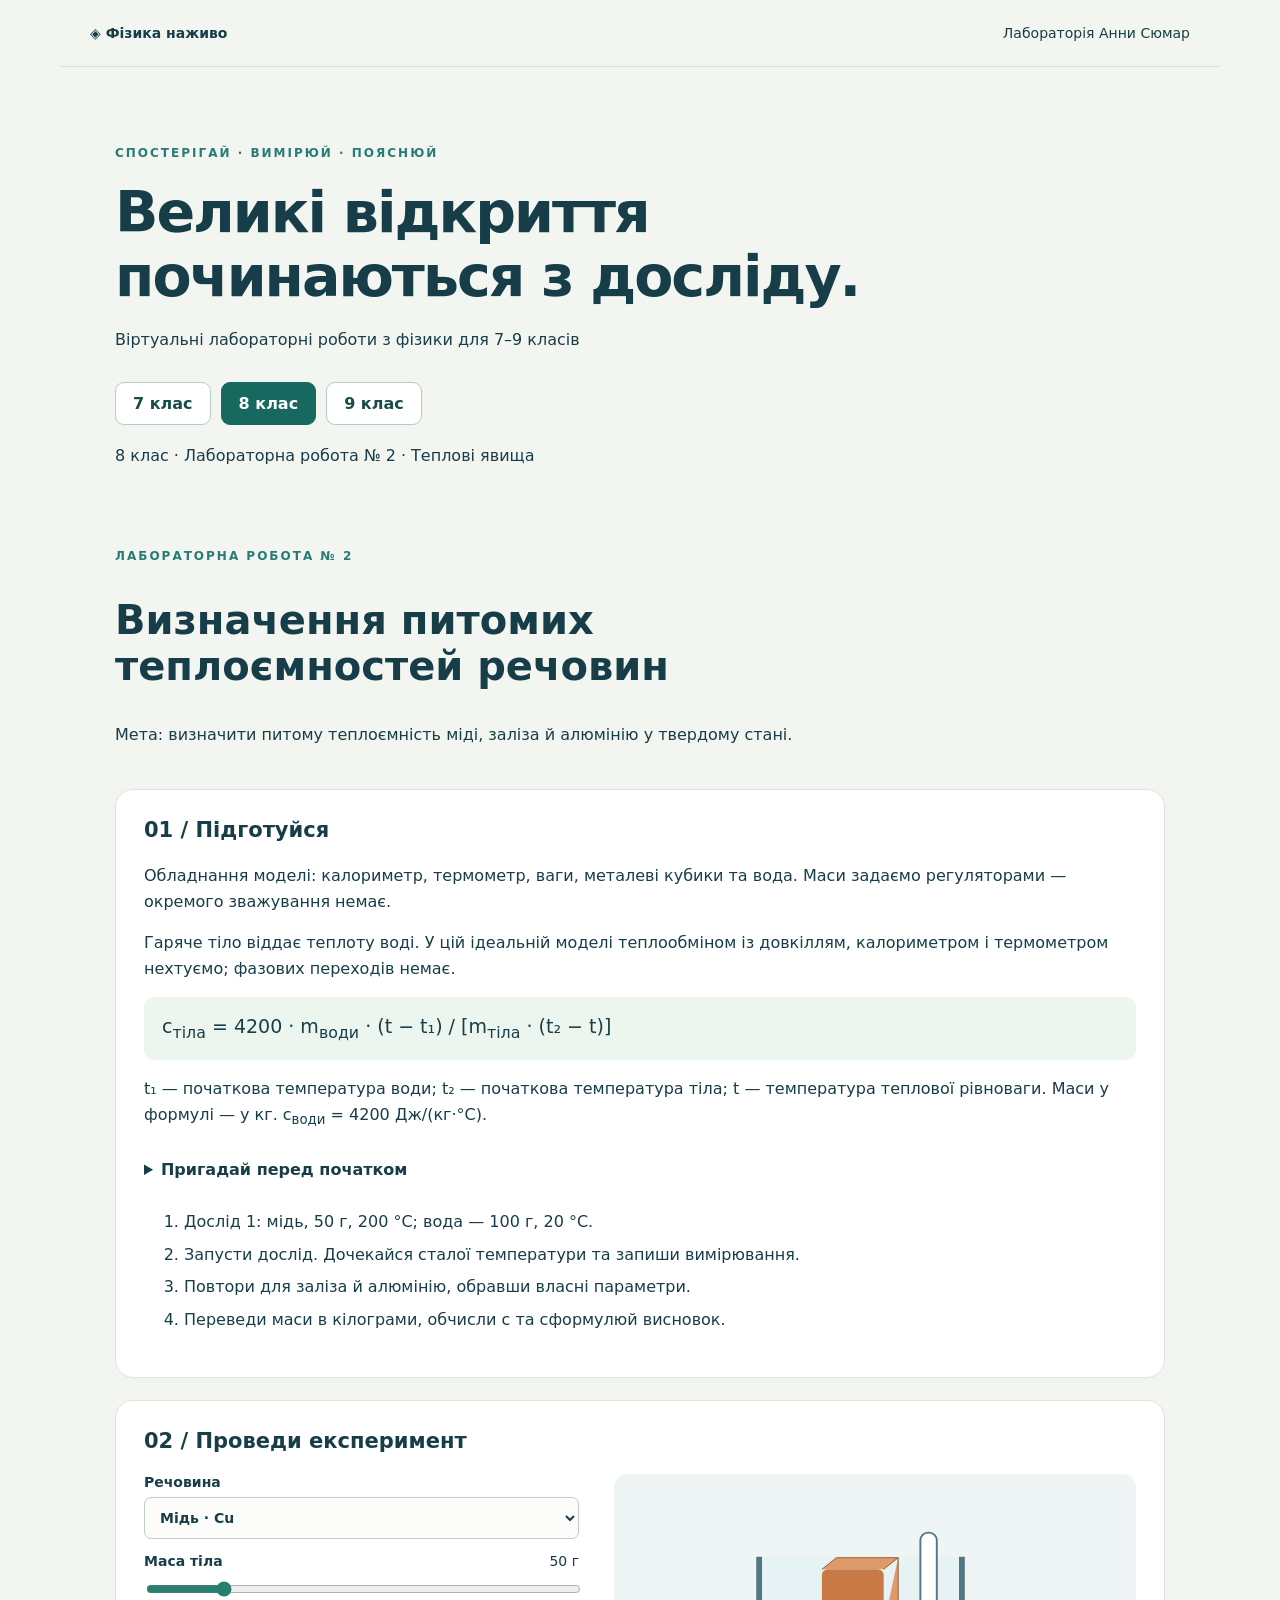
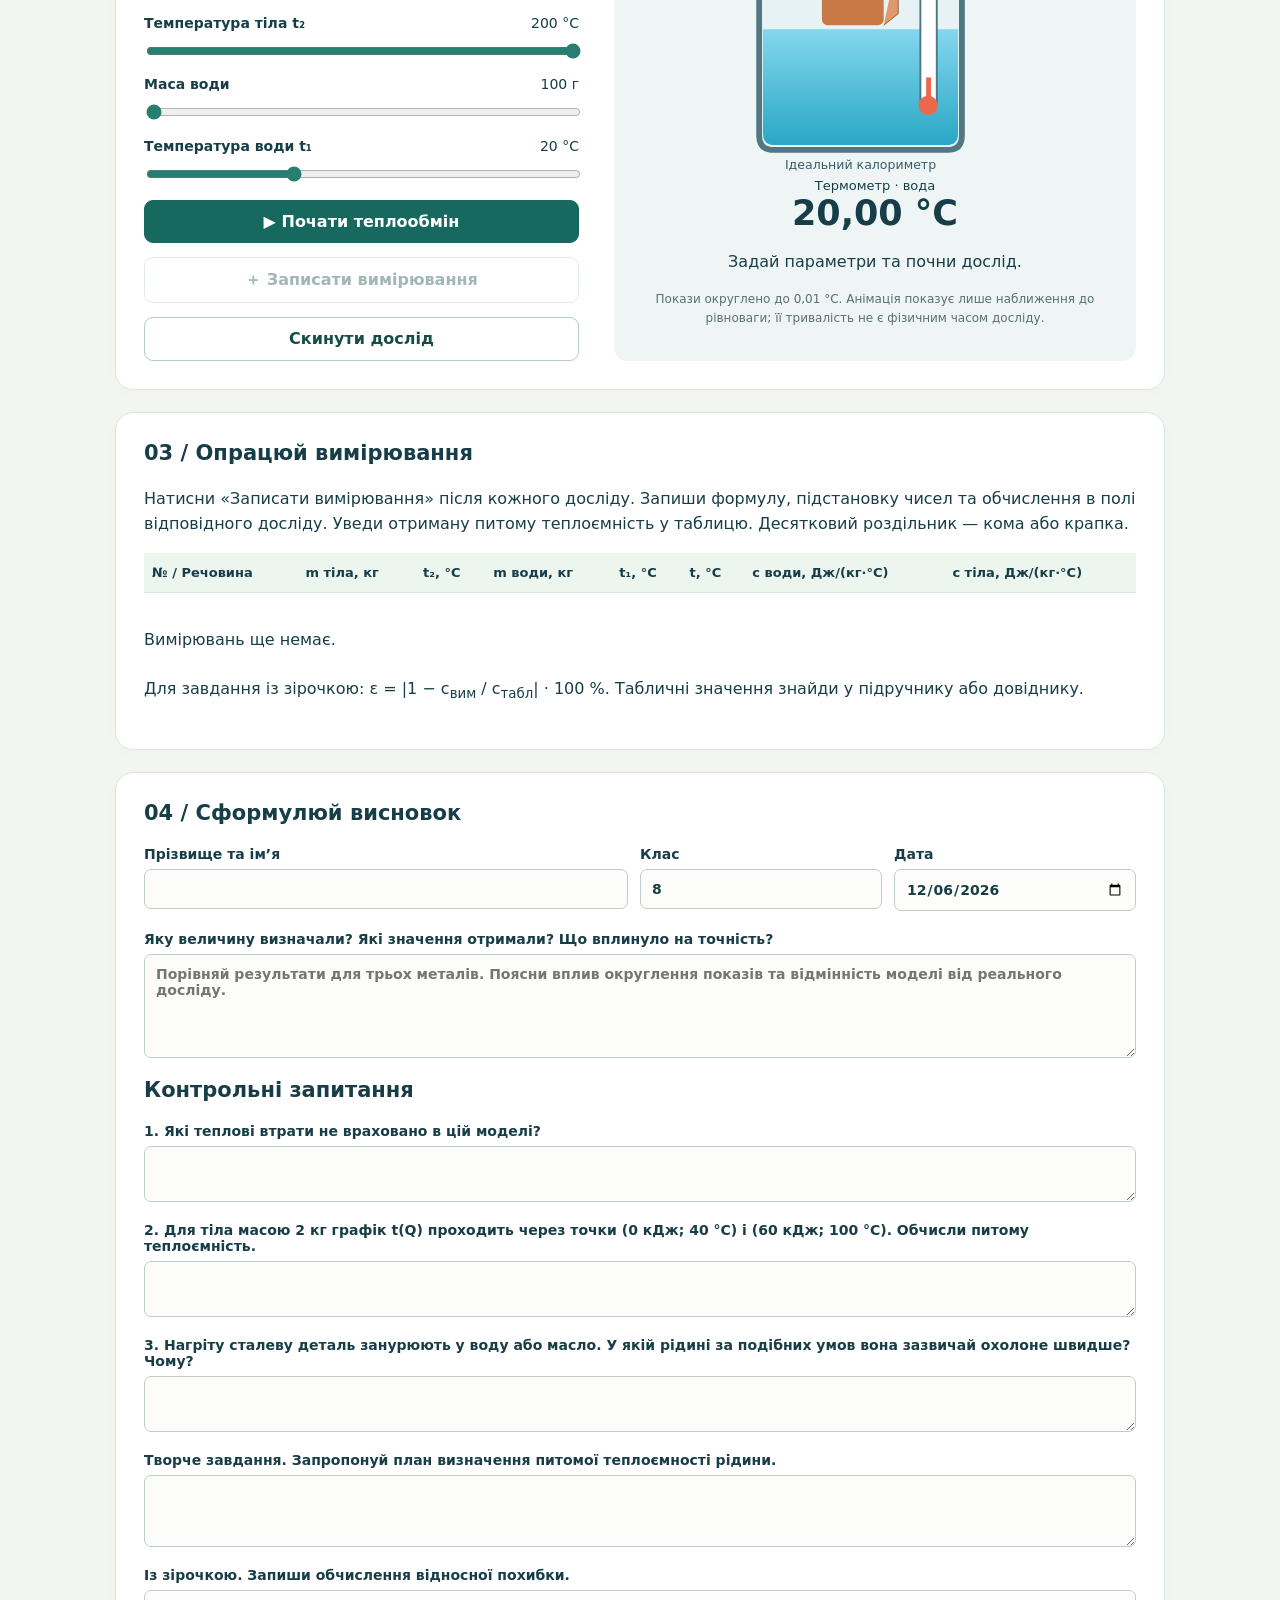
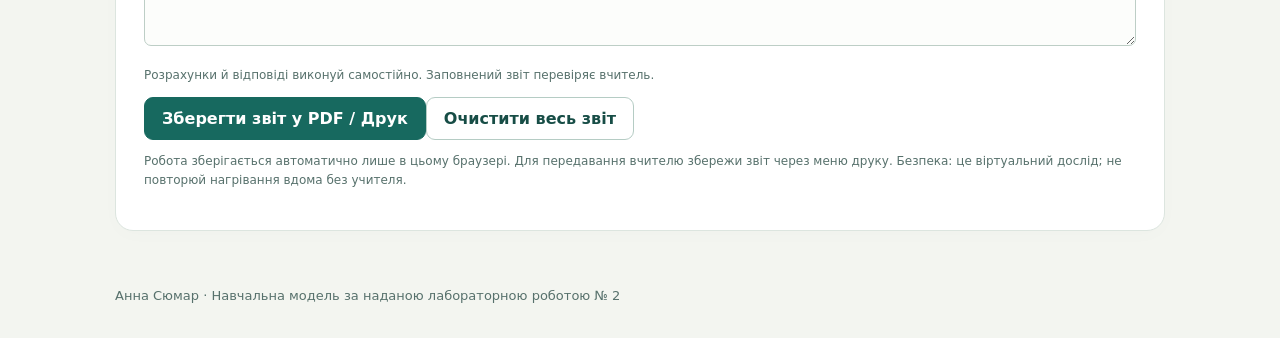
==== commit 35b2d803: "Update print statement from 'Hello' to 'Goodbye'" ====
--- a/index.html
+++ b/index.html
@@ -1,22 +1 @@
-<!doctype html><html lang="uk"><meta charset="utf-8"><meta name="viewport" content="width=device-width,initial-scale=1"><title>Світло і звук • Віртуальна лабораторія</title><style>
-:root{--ink:#17283e;--teal:#087f84}*{box-sizing:border-box}body{margin:0;background:#edf3f6;color:var(--ink);font:17px/1.55 system-ui}header{background:#132d43;color:white;padding:35px max(5vw,20px)}header p{color:#a9dce1}h1{font-size:clamp(27px,4vw,42px);margin:5px 0}nav{display:flex;gap:10px;flex-wrap:wrap;margin:22px 0}button,select,input,textarea{font:inherit}button{border:0;border-radius:9px;padding:11px 18px;background:var(--teal);color:white;cursor:pointer}button.secondary{background:#e0eaee;color:var(--ink)}nav button{background:#28485f}nav button.active{background:#18a5a4}main{max-width:1150px;margin:auto;padding:24px}.card{background:white;border-radius:18px;padding:24px;margin:18px 0;box-shadow:0 3px 14px #17334a08}h2{margin-top:0}label{display:inline-flex;align-items:center;gap:10px;margin:8px 18px 8px 0}input[type=range]{width:180px}input:not([type=range]),textarea{border:1px solid #b6c9d3;border-radius:6px;padding:8px;width:100%;color:var(--ink);background:#fff}textarea{min-height:110px;resize:vertical}.identity{display:grid;grid-template-columns:2fr 1fr 1fr;gap:12px}.identity label{display:block}svg{width:100%;max-height:490px;background:#f5fafc;border-radius:12px}.readout{background:#e7f6f4;padding:12px 18px;border-radius:8px;margin:10px 0}.scroll{overflow:auto}table{border-collapse:collapse;width:100%;min-width:580px}th,td{border:1px solid #c3d2d9;padding:9px;text-align:center}th{background:#e9f2f4}td input{min-width:65px}.hint{color:#536c7b;font-size:15px}details{margin:14px 0}summary{cursor:pointer;font-weight:650}.hidden{display:none}ol li{margin:8px 0}a{color:#087f84}footer{text-align:center;color:#536c7b;padding:25px}@media(max-width:650px){main{padding:12px}.card{padding:16px}.identity{grid-template-columns:1fr}label{display:flex;flex-wrap:wrap}}@media print{header,nav,.controls,button,footer{display:none}body{background:white;font-size:12px}.card{box-shadow:none;break-inside:avoid;padding:10px}main{padding:0}textarea{min-height:70px}svg{max-height:250px}details{display:block}table{min-width:0}input{border:0!important}h2{font-size:18px}}
-</style><header><small>ФІЗИКА • 9 КЛАС</small><h1>Світло і звук</h1><p>Досліджуй. Вимірюй. Роби власні висновки.</p><nav><button data-tab="3">№3 · Відбивання</button><button data-tab="4">№4 · Заломлення</button><button data-tab="6">№6 · Звук</button></nav></header><main><div class="card identity"><label>Ім’я та прізвище<input id="student"></label><label>Клас<input id="grade"></label><label>Дата<input type="date" id="date"></label></div><div id="content"></div><div class="card"><h2>Мій звіт</h2><label style="display:block">Обчислення та пояснення<textarea id="calc"></textarea></label><label style="display:block">Висновок<textarea id="conclusion"></textarea></label><p class="hint">Записи зберігаються в цьому браузері. На спільному пристрої завантаж свій звіт і очисть записи після роботи.</p><button id="print">Друкувати / зберегти PDF</button> <button id="export">Завантажити звіт (.txt)</button> <button class="secondary" id="clear">Очистити цю роботу</button><span id="status" role="status"></span></div></main><footer>Навчальні моделі • Таблиці та обчислення учень заповнює самостійно</footer><script>
-const $=s=>document.querySelector(s);let current=['3','4','6'].includes(location.hash.slice(1))?location.hash.slice(1):'3',audio,osc,gain,playing=false,phase=0;const data={};try{Object.assign(data,JSON.parse(localStorage.getItem('anna-optics-sound-v1')||'{}'))}catch(e){}const state={angle:40,material:'water',freq:440,amp:0.25,length:12,source:'tone'};
-const titles={3:'Дослідження відбивання світла',4:'Дослідження заломлення світла',6:'Дослідження звукових коливань'};
-function table(id,heads,rows){return `<div class="scroll"><table><thead><tr>${heads.map(h=>`<th>${h}</th>`).join('')}</tr></thead><tbody>${Array.from({length:rows},(_,r)=>`<tr><td>${r+1}</td>${heads.slice(1).map((h,c)=>`<td><input aria-label="${h}, дослід ${r+1}" id="${id}-${r}-${c}"></td>`).join('')}</tr>`).join('')}</tbody></table></div>`}
-function save(){const d={};document.querySelectorAll('main input,main textarea').forEach(x=>d[x.id]=x.value);data[current]=d;try{localStorage.setItem('anna-optics-sound-v1',JSON.stringify(data));$('#status').textContent=' Збережено'}catch(e){$('#status').textContent=' Збереження недоступне — завантаж звіт'}}
-function stop(){if(osc){osc.stop();osc.disconnect();osc=null}playing=false;let b=$('#sound');if(b)b.textContent='Увімкнути звук'}
-function render(){stop();$('nav').querySelectorAll('button').forEach(b=>b.classList.toggle('active',b.dataset.tab===current));let text=`<section class="card"><small>ЛАБОРАТОРНА РОБОТА №${current}</small><h2>${titles[current]}</h2>`;
-if(current==='3'||current==='4'){let ref=current==='3';text+=`<p><b>Мета:</b> ${ref?'експериментально перевірити закони відбивання світла.':'визначити показник заломлення води та скла відносно повітря.'}</p><ol><li>Зміни напрям падаючого променя повзунком або перетягни джерело на рисунку.</li><li>Виміряй кути транспортиром від нормалі — пунктирної лінії. Верхня й нижня півшкали мають нуль уздовж нормалі.</li><li>${ref?'Проведи 5 дослідів за різних кутів. Занеси виміряні α та β до таблиці.':'Проведи по 3 досліди для води й скла за різних ненульових кутів. Обчисли синуси (режим DEG) і n₂₁.'}</li></ol><div class="controls"><label>Напрям джерела<input id="angle" type="range" min="5" max="80" value="40"></label>${ref?'':`<label>Середовище<select id="material"><option value="water">Вода</option><option value="glass">Скло</option></select></label>`}<label><input type="checkbox" id="read" style="width:auto"> Показати числові кути після вимірювання</label></div><svg id="scene" viewBox="0 0 800 460" role="img" aria-label="Промені світла та транспортир"></svg><div class="readout" id="measure">Виміряй кути за шкалою.</div><p class="hint">Модель ідеальна: промені та нормаль лежать в одній площині. ${ref?'Плоске дзеркало відбиває промінь без заломлення.':'Показники середовищ у моделі сталі; дисперсією знехтувано. Слабкий відбитий промінь не показаний.'}</p></section><section class="card"><h2>Результати вимірювань</h2>`;
-if(ref)text+=table('reflection',['№','Кут падіння α, °','Кут відбивання β, °'],5)+`<p>Зістав α та β. Чи збігаються результати? Поясни можливу похибку зчитування.</p>`;
-else{for(const [id,name]of [['water','Вода'],['glass','Скло']])text+=`<h3>${name}</h3>`+table(id,['№','α, °','γ, °','sin α','sin γ','n₂₁'],3);text+='<p><b>Формула:</b> n₂₁ = sin α / sin γ. За α = 0° цей спосіб дає невизначеність 0/0: використовуй ненульові кути.</p><p>Порівняй результати трьох дослідів. Чи залежить показник заломлення від кута падіння?</p>'}
-text+=`</section><section class="card"><details><summary>Теорія та контрольні запитання</summary>${ref?'<p>Кут падіння дорівнює куту відбивання. Падаючий промінь, відбитий промінь і нормаль у точці падіння лежать в одній площині.</p><ol><li>Чому запітнілі окуляри погіршують видимість?</li><li>Порівняй відстані від предмета до дзеркала та від дзеркала до зображення.</li><li>Як нахилити дзеркало до горизонту, щоб за висоти Сонця 30° спрямувати промені вертикально вниз?</li></ol><p>Творче завдання: склади план вимірювання висоти кімнати за допомогою плоского дзеркала.</p>':'<p>n₁ sin α = n₂ sin γ. Падаючий промінь, заломлений промінь і нормаль лежать в одній площині. При переході з повітря у воду або скло промінь наближається до нормалі.</p><ol><li>Як відхиляється промінь при переході з води у повітря, якщо заломлення можливе?</li><li>Де швидкість світла більша: у склі чи в алмазі з більшим показником заломлення?</li><li>Намалюй хід променя крізь плоскопаралельну скляну пластинку.</li></ol><p>Творче завдання: запропонуй домашній дослід із визначення показника заломлення води.</p>'}</details></section>`;
-}else{text+=`<p><b>Мета:</b> дослідити зв’язок амплітуди з гучністю та частоти з висотою тону.</p><p>Це генератор ідеалізованого звуку, а не запис мікрофона. Відносний рівень у дБ обчислюється щодо амплітуди 1 і не є виміряним рівнем звукового тиску в кімнаті.</p><ol><li>За сталої частоти порівняй дві амплітуди.</li><li>За сталої амплітуди зміни частоту; досліди ноти.</li><li>Обери лінійку: порівняй два відхилення за сталої довжини, потім зміни довжину.</li></ol><div class="controls"><label>Джерело<select id="source"><option value="tone">Чистий тон</option><option value="ruler">Лінійка</option></select></label><label>Частота, Гц<input id="freq" type="range" min="100" max="1200" value="440"></label><label>Амплітуда, відн. од.<input id="amp" type="range" min="0.02" max="0.8" step="0.01" value="0.25"></label><label>Виступ лінійки, см<input id="length" type="range" min="6" max="20" value="12"></label><label>Нота (4-та октава)<select id="note"><option value="">Обери</option>${[['До',261.63],['Ре',293.66],['Мі',329.63],['Фа',349.23],['Соль',392],['Ля',440],['Сі',493.88]].map(([n,f])=>`<option value="${f}">${n}</option>`).join('')}</select></label><button id="sound">Увімкнути звук</button><p class="hint">Почни з малої гучності пристрою. Звук вмикається лише кнопкою.</p></div><svg id="scene" viewBox="0 0 800 360" role="img" aria-label="Осцилограма звуку"></svg><div id="measure" class="readout"></div><p class="hint">Графік показує 20 мс. Лінійка: f = 440 · (12 / L)²; матеріал і товщина сталі. Модель малих коливань, без затухання; звук відтворюється основним тоном.</p></section><section class="card"><h2>1. Амплітуда і гучність</h2>${table('loud',['№','Опис звуку','A, відн. од.','f, Гц','Відносний рівень, дБ'],2)}<h2>2. Висота тону</h2>${table('notes',['№','Нота','f, Гц','T, с'],7)}<p>T = 1 / f. Порівняй висоту тону та частоту.</p><h2>3. Коливання лінійки</h2>${table('ruler',['№','L, см','A, відн. од.','f, Гц','Відносний рівень, дБ'],3)}<p>Досліди 1–2: та сама довжина, різні амплітуди. Дослід 3: інша довжина за тієї самої амплітуди, що в досліді 2.</p></section><section class="card"><details><summary>Теорія, контрольні та творчі завдання</summary><p>Висота тону залежить насамперед від частоти. За незмінних інших умов більша амплітуда відповідає більшій інтенсивності й зазвичай більшій гучності. Гучність — суб’єктивне відчуття; інтенсивність — фізична величина.</p><p>Відносний рівень: ΔL = 20 lg(A / A₀), A₀ = 1. Від’ємні значення означають рівень нижчий за обрану опору.</p><ol><li>Які характеристики хвилі змінюються при переході в інше середовище?</li><li>Чому зачинене вікно послаблює вуличний шум?</li><li>Відлуння повернулося через 2 с. Знайди відстань до перешкоди, якщо v = 340 м/с.</li></ol><p>Творче завдання: склади план порівняння звукопоглинання різними матеріалами. Поясни, як забезпечити однакові умови.</p></details></section>`}
-$('#content').innerHTML=text;const d=data[current]||{};document.querySelectorAll('main input,main textarea').forEach(x=>{if(x.type!=='range'&&x.type!=='checkbox')x.value=d[x.id]||''});$('#calc').value=d.calc||'';$('#conclusion').value=d.conclusion||'';$('#status').textContent='';
-if(current!=='6'){state.angle=40;state.material='water';$('#angle').oninput=e=>{state.angle=+e.target.value;draw()};if($('#material'))$('#material').onchange=e=>{state.material=e.target.value;draw()};$('#read').onchange=draw;let drag=false;$('#scene').onpointerdown=e=>{drag=true;$('#scene').setPointerCapture(e.pointerId);move(e)};$('#scene').onpointermove=e=>{if(drag)move(e)};$('#scene').onpointerup=()=>drag=false;$('#scene').onpointercancel=()=>drag=false;function move(e){const p=$('#scene').createSVGPoint();p.x=e.clientX;p.y=e.clientY;const q=p.matrixTransform($('#scene').getScreenCTM().inverse());if(q.x<400&&q.y<230){state.angle=Math.max(5,Math.min(80,Math.atan2(400-q.x,230-q.y)*180/Math.PI));$('#angle').value=state.angle;draw()}}}else{Object.assign(state,{freq:440,amp:.25,length:12,source:'tone'});['freq','amp','length','source'].forEach(id=>$('#'+id).oninput=e=>{state[id]=id==='source'?e.target.value:+e.target.value;updateSound();draw()});$('#note').onchange=e=>{if(e.target.value){state.source='tone';$('#source').value='tone';state.freq=+e.target.value;$('#freq').value=state.freq;updateSound();draw()}};$('#sound').onclick=async()=>{if(playing){stop();return}try{audio=audio||new(window.AudioContext||window.webkitAudioContext)();await audio.resume();osc=audio.createOscillator();gain=audio.createGain();osc.connect(gain);gain.connect(audio.destination);playing=true;updateSound();osc.start();$('#sound').textContent='Зупинити звук'}catch(e){$('#measure').textContent='Звук недоступний у цьому браузері. Графік працює.'}}}draw()}
-function line(x,y,a,b,color,width=3,dash=''){return `<line x1="${x}" y1="${y}" x2="${a}" y2="${b}" stroke="${color}" stroke-width="${width}" ${dash?`stroke-dasharray="${dash}"`:''}/>`}function label(x,y,t,size=15,color='#35566b'){return `<text x="${x}" y="${y}" text-anchor="middle" font-size="${size}" fill="${color}">${t}</text>`}function ray(x,y,a,b,color){return line(x,y,a,b,color,4)+`<path d="M-11 -6 L0 0 L-11 6" fill="none" stroke="${color}" stroke-width="3" transform="translate(${x+(a-x)*.62} ${y+(b-y)*.62}) rotate(${Math.atan2(b-y,a-x)*180/Math.PI})"/>`}
-function draw(){let svg=$('#scene');if(!svg)return;if(current==='6'){let f=frequency(),a=state.amp;let s='';for(let i=0;i<=10;i++){let x=60+i*68;s+=line(x,40,x,290,'#d5e3e9',1)+label(x,315,i*2)}s+=line(60,165,750,165,'#829aa8',1)+label(400,348,'Час, мс')+label(95,25,'A, відн. од.');s+=label(30,65,'+0,8')+label(30,170,'0')+label(30,275,'−0,8');let p='';for(let x=0;x<=680;x++){let y=165-125*a/.8*Math.sin(2*Math.PI*f*x/680*.02);p+=(x?'L':'M')+(60+x)+' '+y}svg.innerHTML=s+`<path d="${p}" fill="none" stroke="#087f84" stroke-width="3"/>`;$('#measure').textContent=`f = ${f.toFixed(2)} Гц · A = ${a.toFixed(2)} · ΔL = ${(20*Math.log10(a)).toFixed(1)} дБ`;$('#freq').disabled=state.source==='ruler';$('#length').disabled=state.source!=='ruler';return}
-let ref=current==='3',a=state.angle*Math.PI/180,g=Math.asin(Math.sin(a)/(state.material==='water'?1.333:1.5)),s=`<rect width="800" height="230" fill="#f7fbff"/><rect y="230" width="800" height="230" fill="${ref?'#dde4e9':'#d4eeed'}"/>`;s+=line(20,230,780,230,'#4b6c80',4)+line(400,15,400,445,'#7996a8',2,'7 5');s+=label(680,45,ref?'Повітря':'Повітря · середовище 1')+label(665,420,ref?'Плоске дзеркало':(state.material==='water'?'Вода':'Скло')+' · середовище 2');for(let d=0;d<360;d+=5){let t=d*Math.PI/180,r=d%10?146:140;s+=line(400+r*Math.sin(t),230-r*Math.cos(t),400+155*Math.sin(t),230-155*Math.cos(t),'#9aadb7',1);if(d%10===0){let n=d<=90?d:d<=180?180-d:d<=270?d-180:360-d;s+=label(400+174*Math.sin(t),235-174*Math.cos(t),n,12)}}let sx=400-212*Math.sin(a),sy=230-212*Math.cos(a);s+=ray(sx,sy,400,230,'#e47720');s+=ref?ray(400,230,400+212*Math.sin(a),230-212*Math.cos(a),'#087f84'):ray(400,230,400+212*Math.sin(g),230+212*Math.cos(g),'#087f84');s+=`<circle cx="${sx}" cy="${sy}" r="12" fill="#e47720" stroke="white" stroke-width="3"/>`+label(sx,sy-20,'Джерело',14)+label(440,20,'Нормаль',13);svg.innerHTML=s;$('#measure').textContent=$('#read').checked?`α = ${state.angle.toFixed(1)}° · ${ref?'β = '+state.angle.toFixed(1):'γ = '+(g*180/Math.PI).toFixed(1)}°`:'Виміряй кути за шкалою. Кути відраховують від нормалі.'}
-function frequency(){return state.source==='ruler'?440*(12/state.length)**2:state.freq}function updateSound(){if(playing&&osc){osc.frequency.setTargetAtTime(frequency(),audio.currentTime,.02);gain.gain.setTargetAtTime(state.amp*.12,audio.currentTime,.02)}}
-document.querySelectorAll('nav button').forEach(b=>b.onclick=()=>{save();current=b.dataset.tab;location.hash=current;render()});document.querySelector('main').addEventListener('input',e=>{if(e.target.matches('textarea,input:not([type=range]):not([type=checkbox])'))save()});$('#print').onclick=()=>{stop();save();window.print()};$('#export').onclick=()=>{save();let t=`Лабораторна робота №${current}\n${titles[current]}\n\n`;document.querySelectorAll('.identity input').forEach(x=>t+=x.closest('label').textContent+': '+x.value+'\n');document.querySelectorAll('#content table').forEach(tab=>{let h=tab.previousElementSibling;t+='\n'+(h?h.textContent:'Результати')+'\n';tab.querySelectorAll('tr').forEach(r=>{t+=[...r.cells].map(c=>c.querySelector('input')?.value??c.textContent).join('\t')+'\n'})});t+='\nОбчислення:\n'+$('#calc').value+'\n\nВисновок:\n'+$('#conclusion').value;let url=URL.createObjectURL(new Blob([t],{type:'text/plain;charset=utf-8'}));let a=document.createElement('a');a.href=url;a.download=`laboratory-${current}.txt`;a.click();setTimeout(()=>URL.revokeObjectURL(url),1000)};$('#clear').onclick=()=>{if(confirm('Очистити записи лише поточної роботи?')){delete data[current];try{localStorage.setItem('anna-optics-sound-v1',JSON.stringify(data))}catch(e){}render()}};document.addEventListener('visibilitychange',()=>{if(document.hidden)stop()});render();
-</script></html>
+<!doctype html><html lang="uk"><meta charset="utf-8"><meta name="viewport" content="width=device-width,initial-scale=1"><title>Віртуальні лабораторні · Анна Сюмар</title><link rel="stylesheet" href="style.css?v=4"><header><a href="#">◈ Фізика наживо</a><span>Лабораторія Анни Сюмар</span></header><main><section class="hero"><p class="eyebrow">СПОСТЕРІГАЙ · ВИМІРЮЙ · ПОЯСНЮЙ</p><h1>Великі відкриття<br>починаються з досліду.</h1><p>Віртуальні лабораторні роботи з фізики для 7–9 класів</p><nav aria-label="Клас"><button data-grade="7">7 клас</button><button data-grade="8" class="active">8 клас</button><button data-grade="9">9 клас</button></nav><p id="catalog">8 клас · Лабораторна робота № 2 · Теплові явища</p><p id="empty" hidden>У цьому розділі ще немає робіт. Перша лабораторна доступна у 8 класі.</p></section><article id="lab7" hidden><section class="card"><span class="tag">ФІЗИКА · 7 КЛАС · ЛАБОРАТОРНА РОБОТА № 2</span><h2>Вимірювання середньої швидкості руху тіл</h2><p>Візок, три ділянки шляху та секундомір. Досліди рівномірний і нерівномірний рух, а також рух із зупинкою.</p><ul><li>Автоматичні або ручні відмітки часу.</li><li>Таблиця вимірювань і самостійні розрахунки.</li><li>Поля для дослідження та висновку.</li><li>Збереження звіту й бланк для друку.</li></ul><p><a class="launch" href="grade7/">Розпочати лабораторну →</a></p><a href="grade7/blank.pdf" download>↓ Завантажити бланк А4 · PDF</a></section></article><article id="lab9" hidden><section class="card"><span class="tag">ФІЗИКА · 9 КЛАС · ДОСЛІДНИЦЬКА РОБОТА</span><h2>Закон збереження механічної енергії</h2><p>Кулька на похилому жолобі. Виміряй час спуску похилим жолобом, визнач швидкість та порівняй потенціальну й кінетичну енергії.</p><ul><li>Зміна маси, висоти й довжини жолоба.</li><li>Режими без втрат і з втратами енергії.</li><li>Таблиця та самостійні розрахунки.</li><li>Висновок і збереження звіту.</li></ul><p><a class="launch" href="grade9/">Розпочати роботу →</a></p></section></article><article id="lab"><div class="title"><span class="tag">ЛАБОРАТОРНА РОБОТА № 2</span><h2>Визначення питомих<br>теплоємностей речовин</h2><p>Мета: визначити питому теплоємність міді, заліза й алюмінію у твердому стані.</p></div><section class="card"><h3>01 / Підготуйся</h3><p>Обладнання моделі: калориметр, термометр, ваги, металеві кубики та вода. Маси задаємо регуляторами — окремого зважування немає.</p><p>Гаряче тіло віддає теплоту воді. У цій ідеальній моделі теплообміном із довкіллям, калориметром і термометром нехтуємо; фазових переходів немає.</p><div class="formula">c<sub>тіла</sub> = 4200 · m<sub>води</sub> · (t − t₁) / [m<sub>тіла</sub> · (t₂ − t)]</div><p>t₁ — початкова температура води; t₂ — початкова температура тіла; t — температура теплової рівноваги. Маси у формулі — у кг. c<sub>води</sub> = 4200 Дж/(кг·°C).</p><details><summary>Пригадай перед початком</summary><p>Питома теплоємність показує, скільки теплоти потрібно для нагрівання 1 кг речовини на 1 °C. Одиниця — Дж/(кг·°C). Для нагрівання: Q = cmΔt.</p></details><ol><li>Дослід 1: мідь, 50 г, 200 °C; вода — 100 г, 20 °C.</li><li>Запусти дослід. Дочекайся сталої температури та запиши вимірювання.</li><li>Повтори для заліза й алюмінію, обравши власні параметри.</li><li>Переведи маси в кілограми, обчисли c та сформулюй висновок.</li></ol></section><section class="card"><h3>02 / Проведи експеримент</h3><div class="experiment"><div class="controls"><label>Речовина<select id="metal"><option value="cu">Мідь · Cu</option><option value="fe">Залізо · Fe</option><option value="al">Алюміній · Al</option></select></label><label>Маса тіла <output id="mbv"></output><input id="mb" type="range" min="20" max="200" step="10" value="50"></label><label>Температура тіла t₂ <output id="tbv"></output><input id="tb" type="range" min="60" max="200" value="200"></label><label>Маса води <output id="mwv"></output><input id="mw" type="range" min="100" max="300" step="10" value="100"></label><label>Температура води t₁ <output id="twv"></output><input id="tw" type="range" min="10" max="40" value="20"></label><button id="start" class="primary">▶ Почати теплообмін</button><button id="record" disabled>＋ Записати вимірювання</button><button id="reset">Скинути дослід</button></div><div class="scene"><svg viewBox="0 0 400 290" role="img" aria-label="Калориметр із водою, металевий кубик і термометр"><defs><linearGradient id="water" x2="0" y2="1"><stop stop-color="#83d7ee"/><stop offset="1" stop-color="#29a7c5"/></linearGradient></defs><path d="M80 65V250Q80 265 95 265H275Q290 265 290 250V65" fill="#e7f2f4" stroke="#517783" stroke-width="6"/><path d="M84 140H286V248Q286 260 274 260H96Q84 260 84 248Z" fill="url(#water)"/><g id="cube"><rect x="145" y="78" width="64" height="58" rx="6" fill="#c87945"/><path d="M145 78l15 -12h64l-15 12m0 58l15 -12V66" fill="#df9a6b" stroke="#9c5931"/></g><rect x="247" y="40" width="17" height="185" rx="8" fill="white" stroke="#517783" stroke-width="2"/><rect id="mercury" x="253" y="170" width="5" height="46" fill="#ec684c"/><circle cx="255" cy="219" r="10" fill="#ec684c"/><text x="185" y="285" text-anchor="middle" fill="#365e69" font-size="13">Ідеальний калориметр</text></svg><div class="reading"><span>Термометр · вода</span><strong id="temp">20,00 °C</strong></div><p id="status" role="status">Задай параметри та почни дослід.</p><p class="small">Покази округлено до 0,01 °C. Анімація показує лише наближення до рівноваги; її тривалість не є фізичним часом досліду.</p></div></div></section><section class="card"><h3>03 / Опрацюй вимірювання</h3><p>Натисни «Записати вимірювання» після кожного досліду. Запиши формулу, підстановку чисел та обчислення в полі відповідного досліду. Уведи отриману питому теплоємність у таблицю. Десятковий роздільник — кома або крапка.</p><div class="tablewrap"><table><thead><tr><th>№ / Речовина</th><th>m тіла, кг</th><th>t₂, °C</th><th>m води, кг</th><th>t₁, °C</th><th>t, °C</th><th>c води, Дж/(кг·°C)</th><th>c тіла, Дж/(кг·°C)</th></tr></thead><tbody id="rows"></tbody></table></div><p id="noRows">Вимірювань ще немає.</p><div id="calculations"></div><p id="feedback" role="status"></p><p>Для завдання із зірочкою: ε = |1 − c<sub>вим</sub> / c<sub>табл</sub>| · 100 %. Табличні значення знайди у підручнику або довіднику.</p></section><section class="card report"><h3>04 / Сформулюй висновок</h3><div class="identity"><label>Прізвище та ім’я<input id="name" type="text"></label><label>Клас<input id="class" type="text" value="8"></label><label>Дата<input id="date" type="date"></label></div><label>Яку величину визначали? Які значення отримали? Що вплинуло на точність?<textarea id="conclusion" rows="5" placeholder="Порівняй результати для трьох металів. Поясни вплив округлення показів та відмінність моделі від реального досліду."></textarea></label><h3>Контрольні запитання</h3><label>1. Які теплові втрати не враховано в цій моделі?<textarea id="q1" rows="2"></textarea></label><label>2. Для тіла масою 2 кг графік t(Q) проходить через точки (0 кДж; 40 °C) і (60 кДж; 100 °C). Обчисли питому теплоємність.<textarea id="q2" rows="2"></textarea></label><label>3. Нагріту сталеву деталь занурюють у воду або масло. У якій рідині за подібних умов вона зазвичай охолоне швидше? Чому?<textarea id="q3" rows="2"></textarea></label><label>Творче завдання. Запропонуй план визначення питомої теплоємності рідини.<textarea id="creative" rows="3"></textarea></label><label>Із зірочкою. Запиши обчислення відносної похибки.<textarea id="errorText" rows="2"></textarea></label><p class="small">Розрахунки й відповіді виконуй самостійно. Заповнений звіт перевіряє вчитель.</p><button id="print" class="primary">Зберегти звіт у PDF / Друк</button><button id="clear">Очистити весь звіт</button><p class="small">Робота зберігається автоматично лише в цьому браузері. Для передавання вчителю збережи звіт через меню друку. Безпека: це віртуальний дослід; не повторюй нагрівання вдома без учителя.</p></section></article><footer>Анна Сюмар · Навчальна модель за наданою лабораторною роботою № 2</footer></main><script src="app.js?v=4"></script></html>
--- a/style.css
+++ b/style.css
@@ -0,0 +1,5 @@
+:root{font-family:system-ui,sans-serif;color:#173e48;background:#f3f5f0;font-size:16px}*{box-sizing:border-box}body{margin:0}header{max-width:1160px;margin:auto;padding:25px 30px;display:flex;justify-content:space-between;border-bottom:1px solid #d7e1dc;font-size:14px}a{color:inherit;text-decoration:none;font-weight:750}main{max-width:1100px;margin:auto;padding:0 25px}.hero{padding:65px 0 35px}h1{font-size:clamp(32px,5vw,57px);line-height:1.12;letter-spacing:-2px;margin:18px 0}h2{font-size:clamp(28px,4vw,40px);line-height:1.15}h3{font-size:21px;margin-top:0}.eyebrow,.tag{font-size:12px;font-weight:800;letter-spacing:2px;color:#287c75}nav{display:flex;gap:10px;margin:30px 0 18px}.active,.primary{background:#17695f;color:white;border-color:#17695f}button{cursor:pointer;border:1px solid #b5ccc4;background:white;color:#174d46;border-radius:9px;padding:11px 17px;font:inherit;font-weight:650}button:disabled{opacity:.4;cursor:default}button:hover:not(:disabled){filter:brightness(.94)}button:focus-visible,input:focus-visible,select:focus-visible,textarea:focus-visible,summary:focus-visible{outline:3px solid #e7993c;outline-offset:3px}.title{padding:25px 0}.card{padding:28px;background:white;border:1px solid #dce5df;border-radius:18px;margin-bottom:22px;box-shadow:0 4px 20px #234a3a04}p,li{line-height:1.6}li{margin:7px 0}.formula{font-size:19px;background:#edf5ef;padding:18px;border-radius:10px;overflow:auto}details{padding:14px 0}summary{cursor:pointer;font-weight:650}.experiment{display:grid;grid-template-columns:1fr 1.2fr;gap:35px}.controls{display:grid;gap:14px}label{display:block;font-weight:600;font-size:14px}label output{float:right;font-weight:500}select,input[type=text],input[type=date],textarea{display:block;width:100%;padding:11px;border:1px solid #bdcec6;border-radius:7px;margin-top:7px;background:#fcfdfb;color:#173e48;font:inherit}input[type=range]{width:100%;accent-color:#267f71;margin-top:12px}.scene{background:#eff5f4;border-radius:14px;padding:20px;text-align:center}.scene svg{max-width:400px;width:100%;height:280px}.reading span{display:block;font-size:13px}.reading strong{font-size:35px;font-variant-numeric:tabular-nums}.small{font-size:12px;color:#57716c}.tablewrap{overflow:auto}table{border-collapse:collapse;width:100%;font-size:13px;margin-bottom:18px}th,td{padding:12px 8px;border-bottom:1px solid #dae5df;text-align:left}th{background:#edf5ef}td input{width:100px;padding:8px;border:1px solid #abc1b6;border-radius:5px}td small{display:block;margin-top:5px}textarea{resize:vertical;margin-bottom:20px}.identity{display:grid;grid-template-columns:2fr 1fr 1fr;gap:12px;margin-bottom:20px}footer{padding:35px 0;color:#57716c;font-size:13px}.ok{color:#16733f}.bad{color:#b14127}[hidden]{display:none!important}@media(max-width:700px){.experiment{grid-template-columns:1fr}header span{display:none}.card{padding:20px}.hero{padding-top:35px}.identity{grid-template-columns:1fr}.scene svg{height:220px}h1{letter-spacing:-1px}}@media print{body{background:white;color:black;font-size:11px}header,.hero,.title+.card,.experiment,button,details,.small,footer,#noRows,#feedback{display:none!important}main{padding:0;max-width:none}.card{border:0;box-shadow:none;padding:8px;margin:0}.title{padding:0}h2{font-size:22px}h3{font-size:15px}.identity{grid-template-columns:2fr 1fr 1fr}textarea{height:auto;min-height:55px;margin-bottom:10px;border:0;border-bottom:1px solid #bbb;overflow:visible}input{border:0!important}table{font-size:9px}th,td{padding:5px}td input{width:65px}tr,label{break-inside:avoid}.tablewrap{overflow:visible}.tag{font-size:10px}@page{size:A4;margin:14mm}}
+
+#calculations{margin-top:24px}#calculations textarea{min-height:140px;font-weight:400}@media print{#calculations textarea{min-height:90px}#calculations label{break-inside:avoid}}
+
+.launch{display:inline-block;padding:13px 20px;border-radius:9px;background:#17695f;color:white;text-decoration:none}.launch:focus-visible{outline:3px solid #e7993c;outline-offset:3px}
